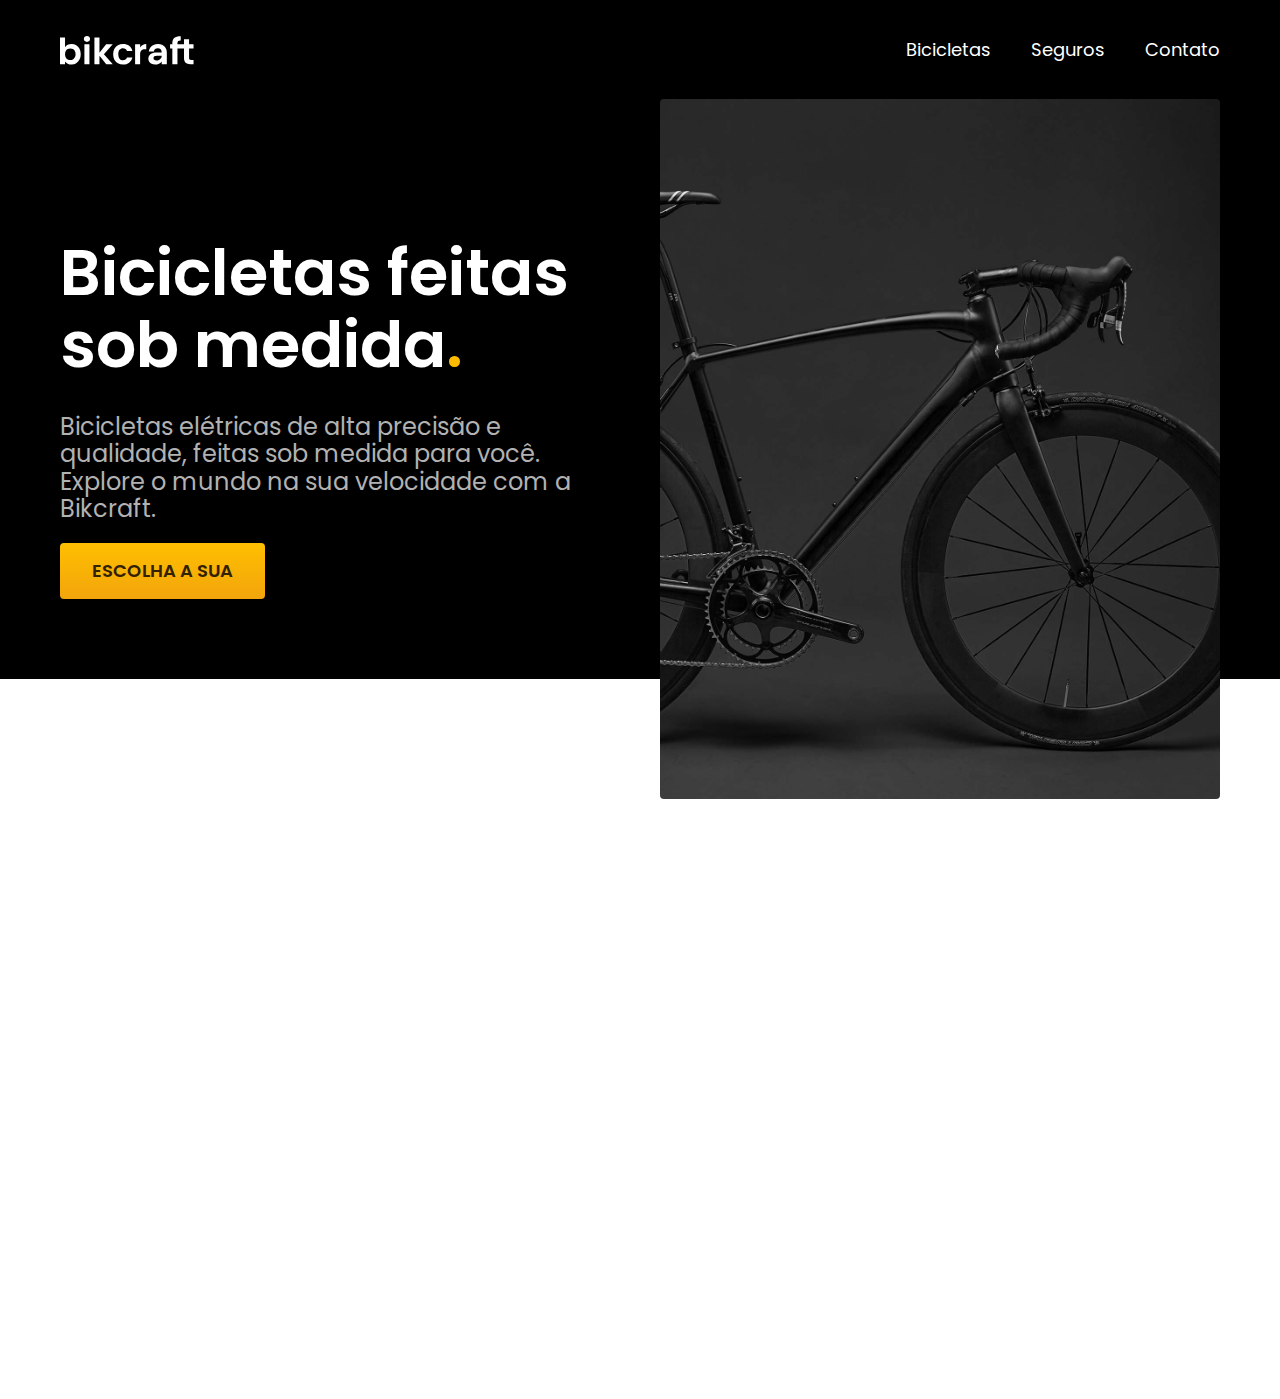
==== index.html @ 4d32698a "responsivo e css utilitario" ====
<!DOCTYPE html>
<html lang="pt-br">

<head>
  <meta charset="UTF-8">
  <link rel="preconnect" href="https://fonts.googleapis.com">
  <link rel="preconnect" href="https://fonts.gstatic.com" crossorigin>
  <link href="https://fonts.googleapis.com/css2?family=Poppins:wght@400;600&family=Roboto:wght@400;500&display=swap" rel="stylesheet">
  <meta name="viewport" content="width=device-width, initial-scale=1.0">
  <meta name="description" content="Bicicletas elétricas de alta precisão e qualidade, feitas sob medida para você. Explore o mundo na sua velocidade com a Bikcraft.">
  <link rel="stylesheet" href="./css/style.css">
  <title>Bikcraft - Bicicletas Elétricas</title>
</head>

<body>
  <header class="header-bg">
    <div class="header">
      <a href="./">
        <img src="./img/bikcraft.svg" alt="Bikcraft">
      </a>
      <nav aria-label="primaria">
        <ul class="header-menu">
          <li><a href="./bicicletas.html">Bicicletas</a></li>
          <li><a href="./seguros.html">Seguros</a></li>
          <li><a href="./contatos.html">Contato</a></li>
        </ul>
      </nav>
    </div>
  </header>

  <main class="introducao-bg">
    <div class="introducao">
      <div class="introducao-conteudo">
        <h1>Bicicletas feitas sob medida<span>.</span></h1>
        <p>Bicicletas elétricas de alta precisão e qualidade, feitas sob medida para você. Explore o mundo na sua velocidade com a Bikcraft.</p>
        <a class="botao" href="./bicicletas.html">Escolha a sua</a>
      </div>
      <div>
        <img src="./img/fotos/introducao.jpg" alt="Bicicletas elétrica preta">
      </div>
    </div>
  </main>
</body>

</html>
---- css/style.css ----
@import "./global/header.css";
@import "./global/global.css";

/* Utilidades */
@import "./utilidades/componentes.css";

/* Home */
@import "./home/introducao.css";
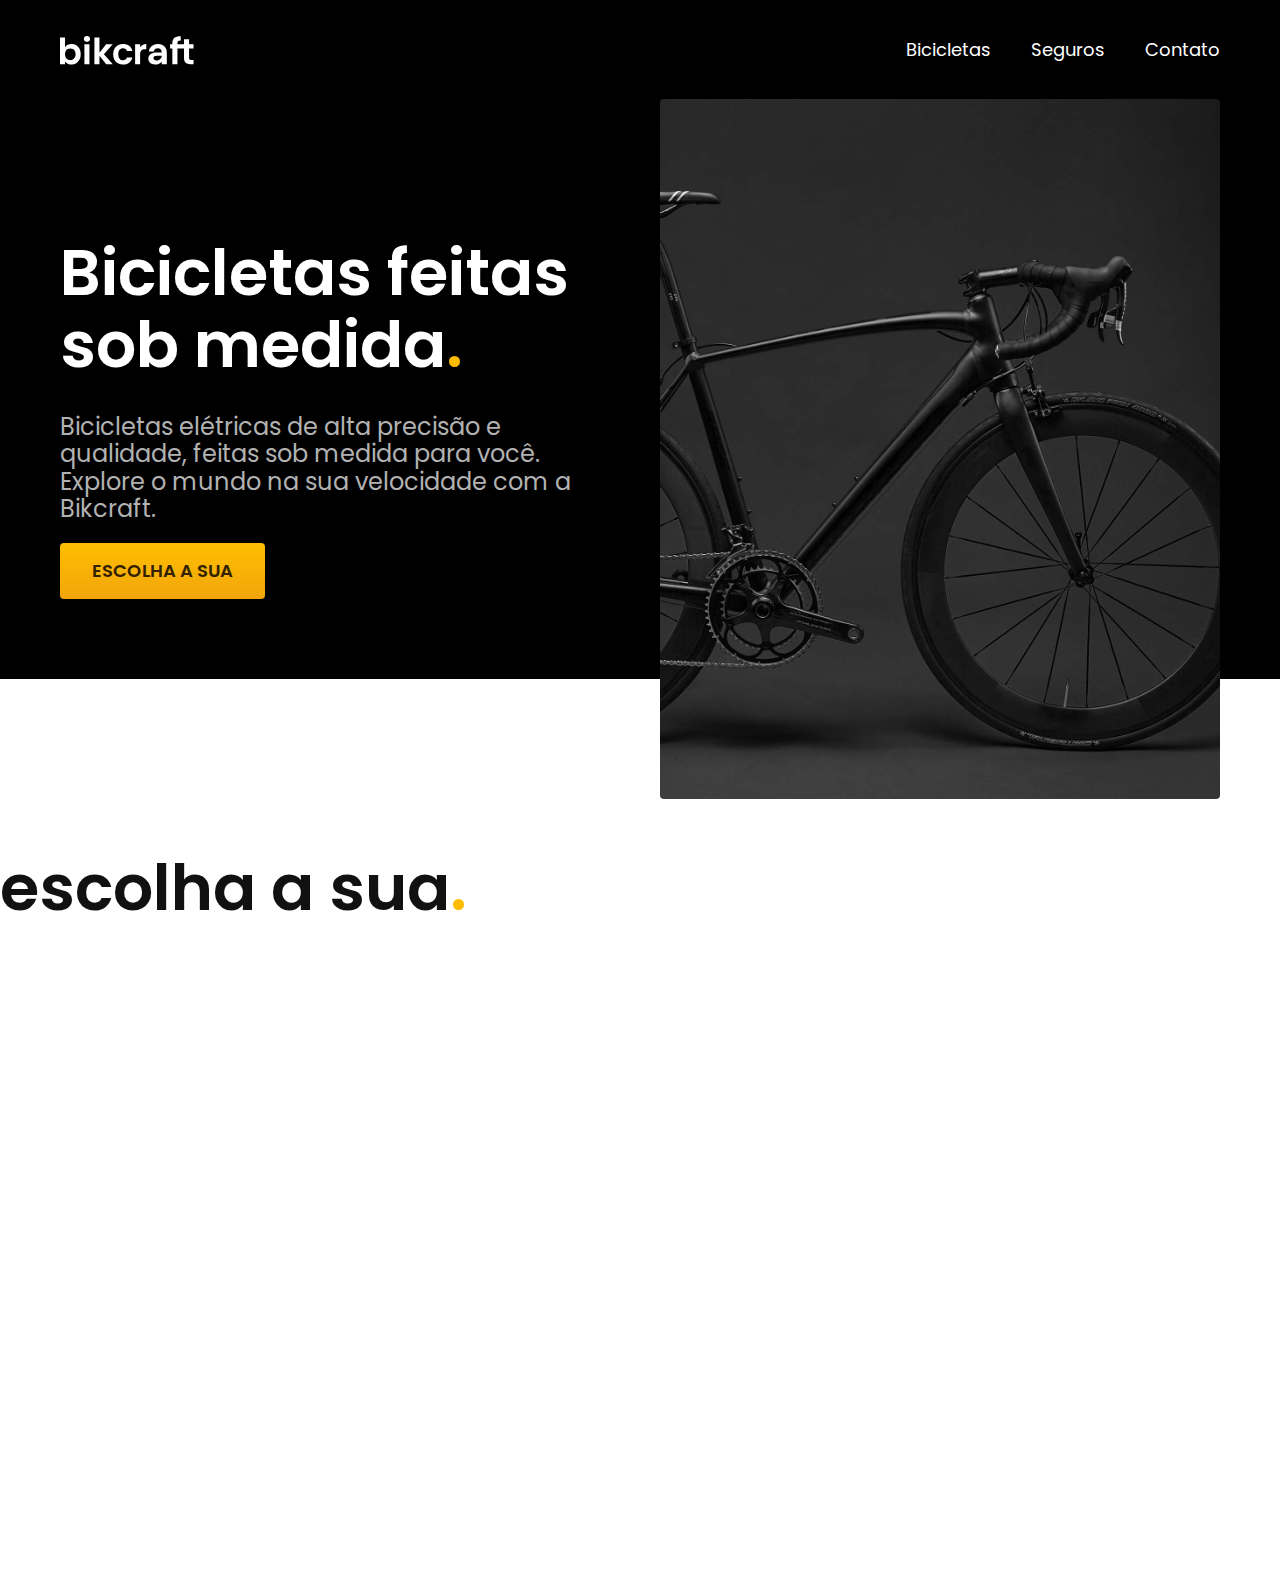
==== commit f7e6800c: "adicionado css utilitario cores.css" ====
--- a/index.html
+++ b/index.html
@@ -19,7 +19,7 @@
         <img src="./img/bikcraft.svg" alt="Bikcraft">
       </a>
       <nav aria-label="primaria">
-        <ul class="header-menu">
+        <ul class="header-menu cor-0">
           <li><a href="./bicicletas.html">Bicicletas</a></li>
           <li><a href="./seguros.html">Seguros</a></li>
           <li><a href="./contatos.html">Contato</a></li>
@@ -31,8 +31,8 @@
   <main class="introducao-bg">
     <div class="introducao">
       <div class="introducao-conteudo">
-        <h1>Bicicletas feitas sob medida<span>.</span></h1>
-        <p>Bicicletas elétricas de alta precisão e qualidade, feitas sob medida para você. Explore o mundo na sua velocidade com a Bikcraft.</p>
+        <h1 class="texto-grande cor-0">Bicicletas feitas sob medida<span class="cor-p1">.</span></h1>
+        <p class="texto-medio cor-5">Bicicletas elétricas de alta precisão e qualidade, feitas sob medida para você. Explore o mundo na sua velocidade com a Bikcraft.</p>
         <a class="botao" href="./bicicletas.html">Escolha a sua</a>
       </div>
       <div>
@@ -40,6 +40,8 @@
       </div>
     </div>
   </main>
+
+  <h2 class="texto-grande">escolha a sua<span class="cor-p1">.</span></h2>
 </body>
 
 </html>--- a/css/style.css
+++ b/css/style.css
@@ -1,5 +1,8 @@
+@import "./global/global.css";
+@import "./utilidades/tipografia.css";
+@import "./utilidades/cores.css";
+
 @import "./global/header.css";
-@import "./global/global.css";
 
 /* Utilidades */
 @import "./utilidades/componentes.css";
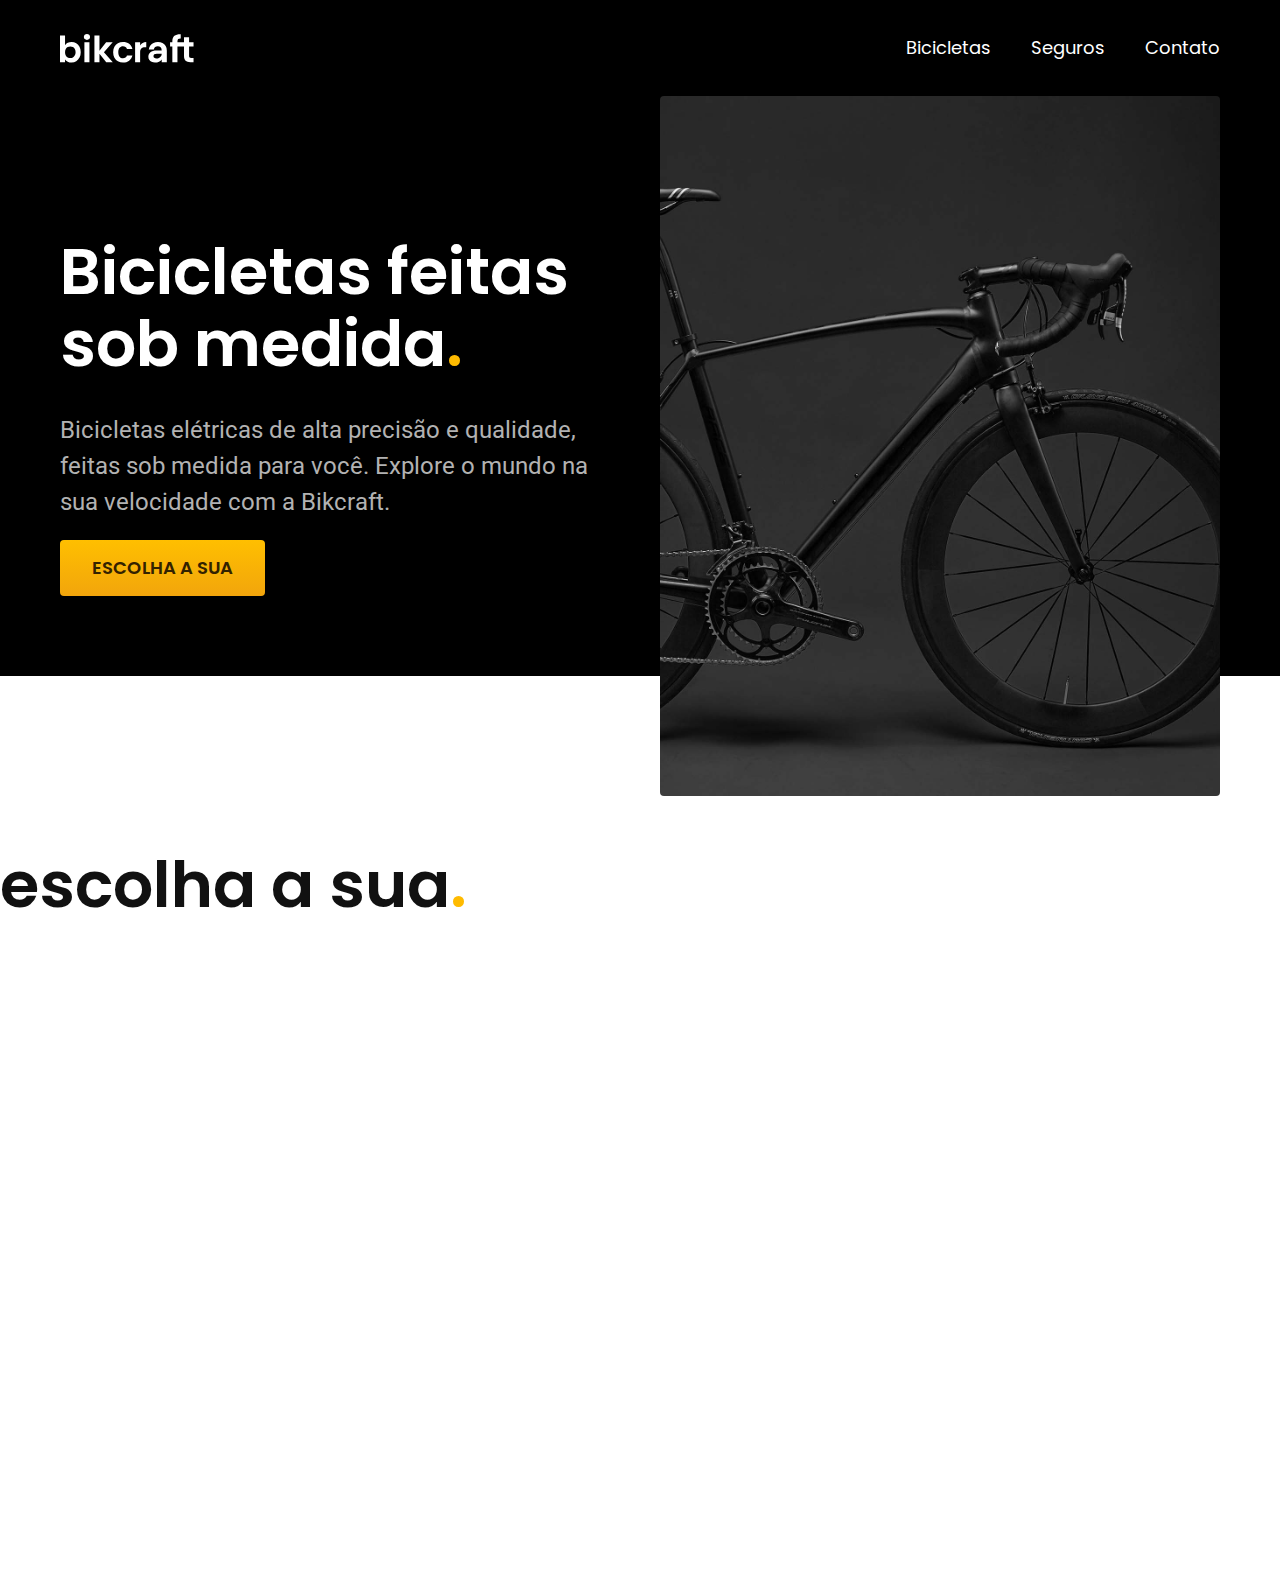
==== commit 6d18bf00: "adicionado tipografia utilitaria" ====
--- a/index.html
+++ b/index.html
@@ -19,7 +19,7 @@
         <img src="./img/bikcraft.svg" alt="Bikcraft">
       </a>
       <nav aria-label="primaria">
-        <ul class="header-menu cor-0">
+        <ul class="header-menu font-1-m cor-0">
           <li><a href="./bicicletas.html">Bicicletas</a></li>
           <li><a href="./seguros.html">Seguros</a></li>
           <li><a href="./contatos.html">Contato</a></li>
@@ -31,8 +31,8 @@
   <main class="introducao-bg">
     <div class="introducao">
       <div class="introducao-conteudo">
-        <h1 class="texto-grande cor-0">Bicicletas feitas sob medida<span class="cor-p1">.</span></h1>
-        <p class="texto-medio cor-5">Bicicletas elétricas de alta precisão e qualidade, feitas sob medida para você. Explore o mundo na sua velocidade com a Bikcraft.</p>
+        <h1 class="font-1-xxl cor-0">Bicicletas feitas sob medida<span class="cor-p1">.</span></h1>
+        <p class="font-2-l cor-5">Bicicletas elétricas de alta precisão e qualidade, feitas sob medida para você. Explore o mundo na sua velocidade com a Bikcraft.</p>
         <a class="botao" href="./bicicletas.html">Escolha a sua</a>
       </div>
       <div>
@@ -41,7 +41,7 @@
     </div>
   </main>
 
-  <h2 class="texto-grande">escolha a sua<span class="cor-p1">.</span></h2>
+  <h2 class="font-1-xxl">escolha a sua<span class="cor-p1">.</span></h2>
 </body>
 
 </html>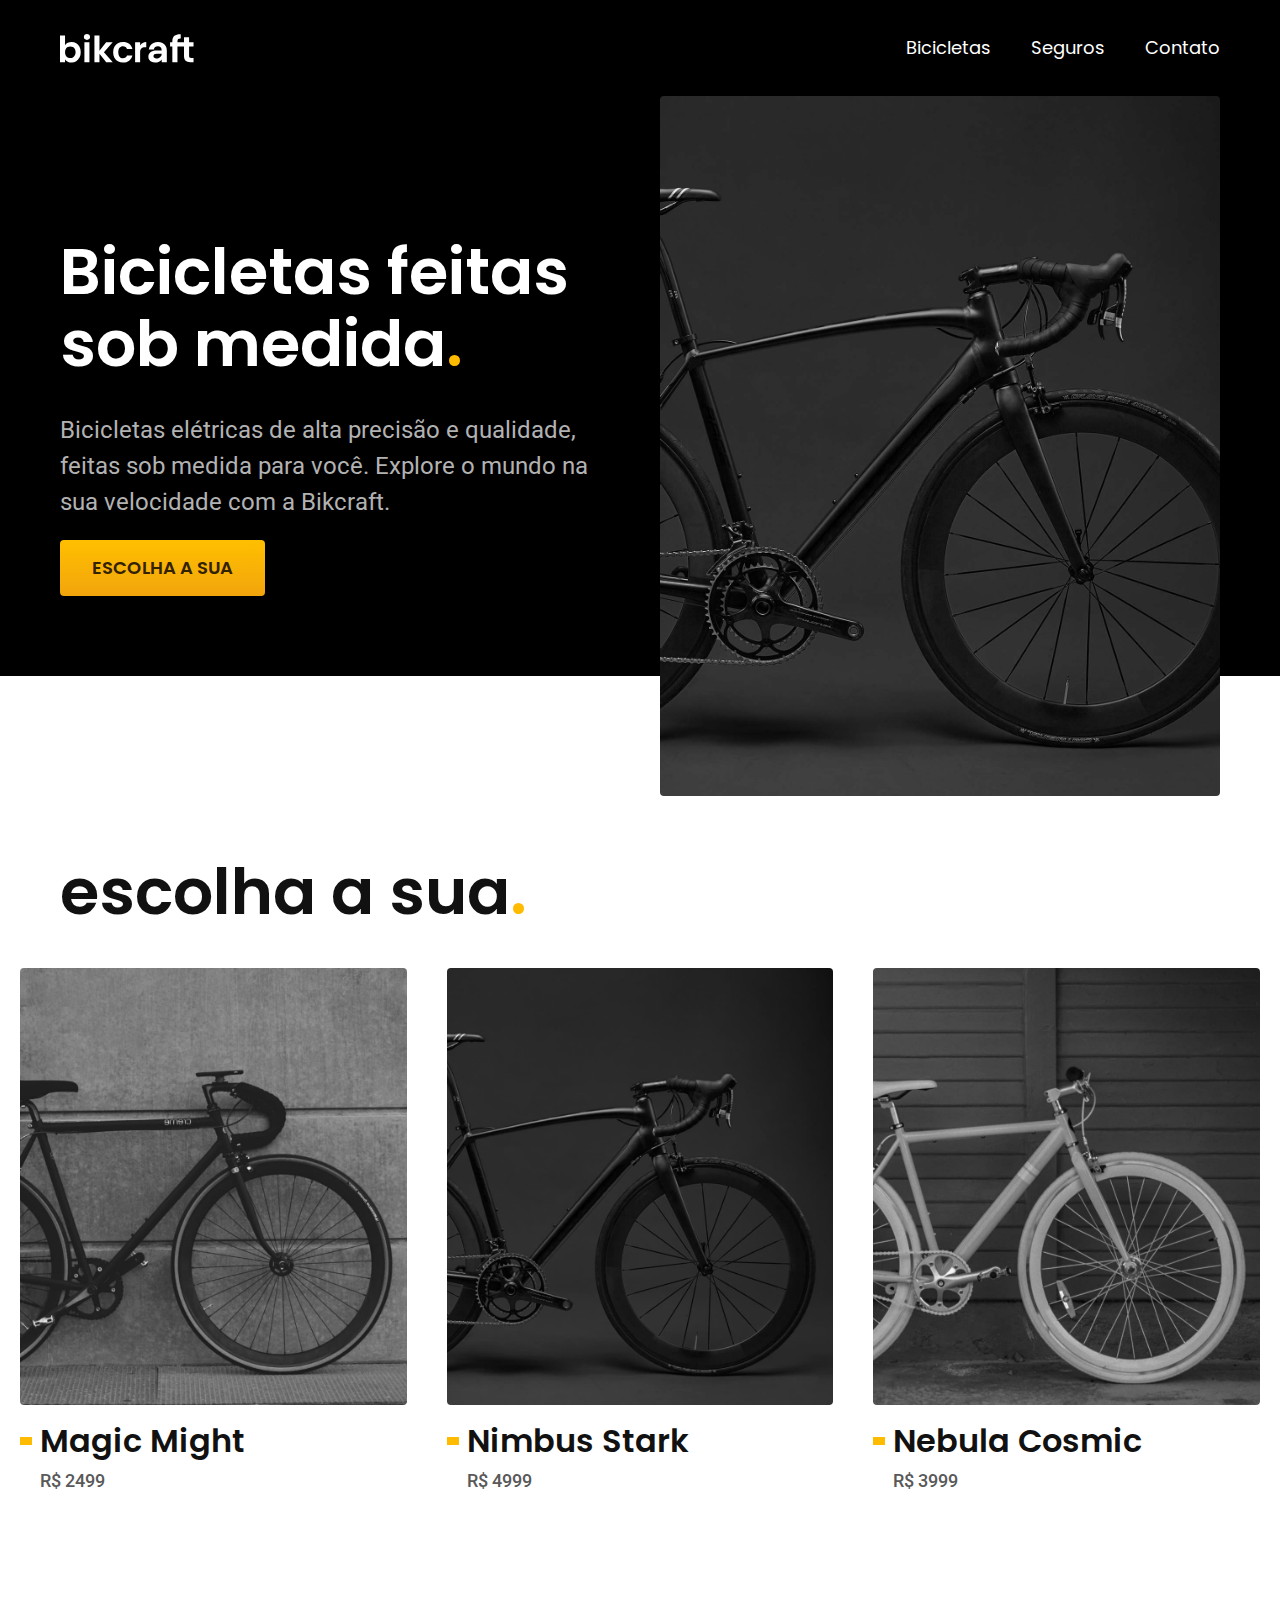
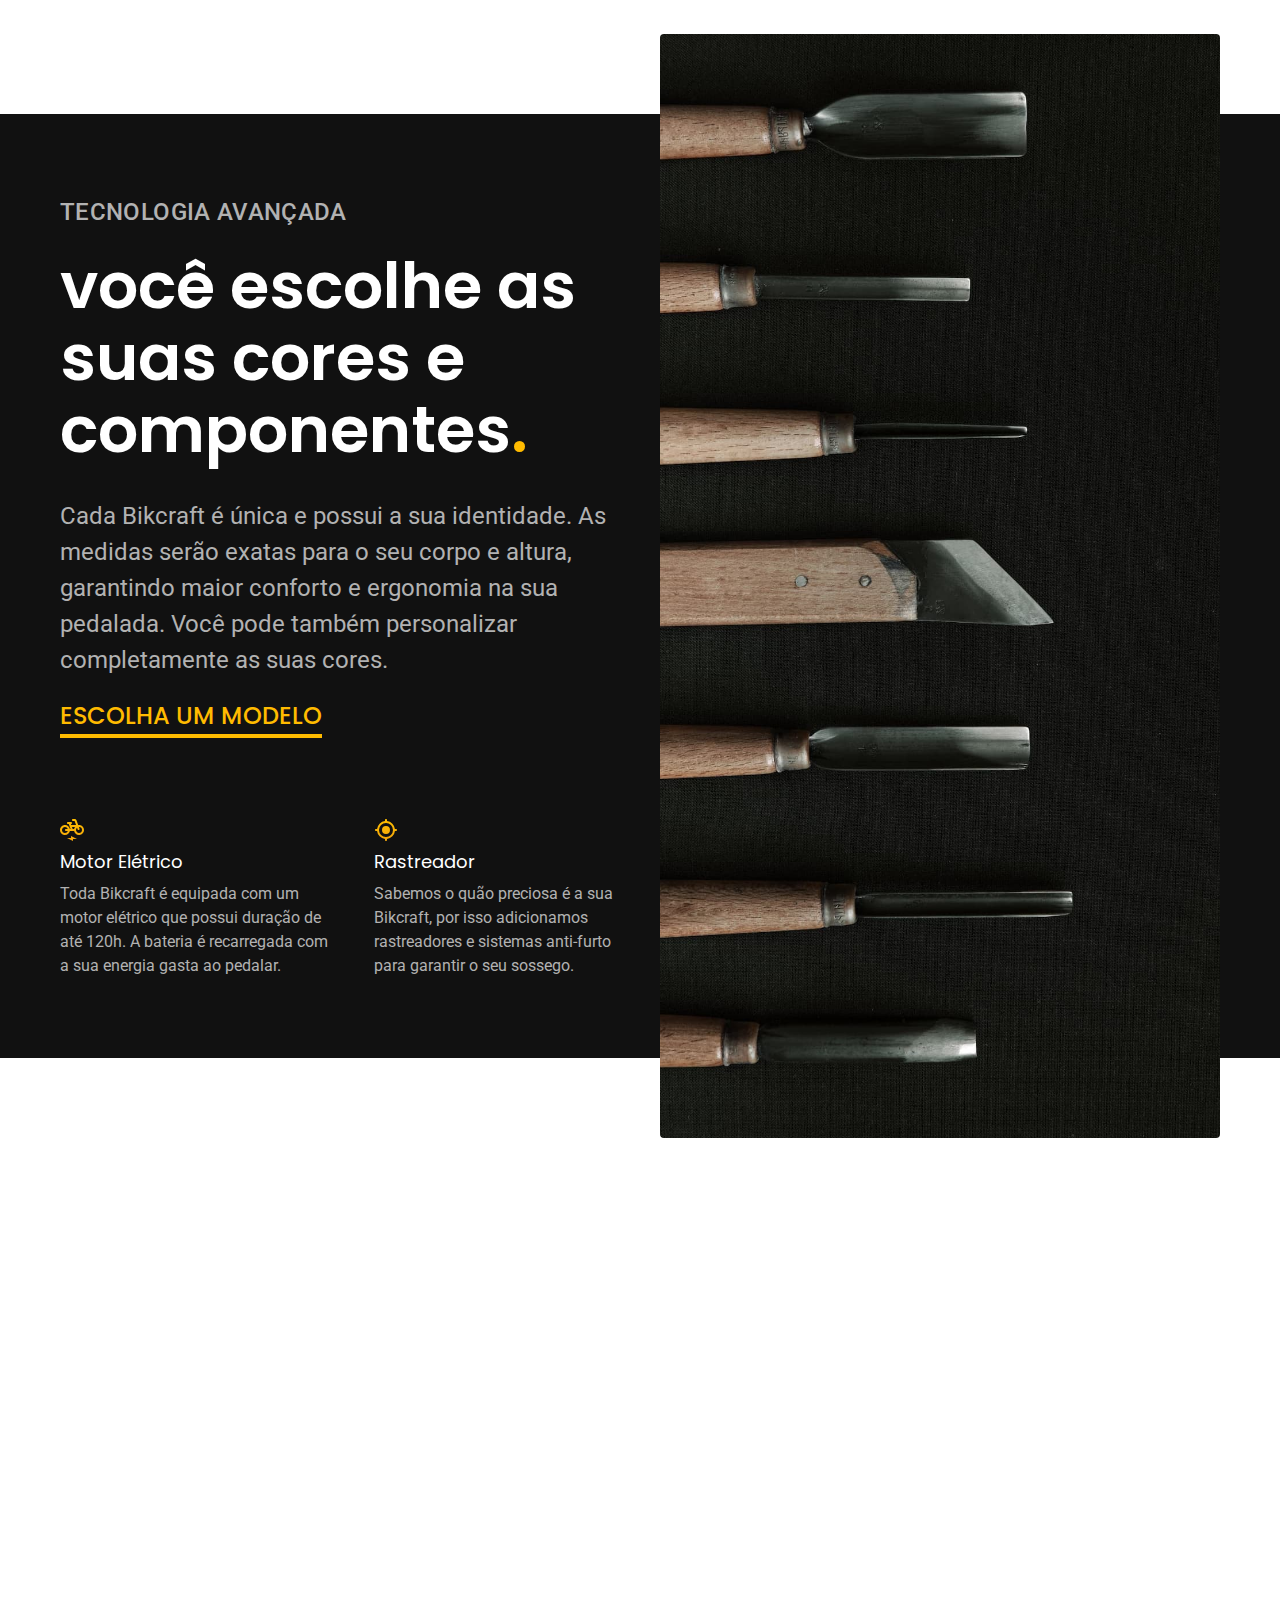
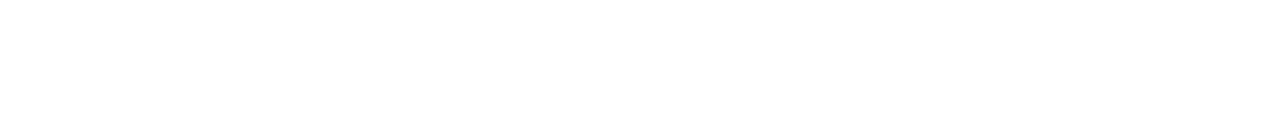
==== commit 764c79dc: "Adicionado a parte tecnologia" ====
--- a/index.html
+++ b/index.html
@@ -14,7 +14,7 @@
 
 <body>
   <header class="header-bg">
-    <div class="header">
+    <div class="header container">
       <a href="./">
         <img src="./img/bikcraft.svg" alt="Bikcraft">
       </a>
@@ -29,7 +29,7 @@
   </header>
 
   <main class="introducao-bg">
-    <div class="introducao">
+    <div class="introducao container">
       <div class="introducao-conteudo">
         <h1 class="font-1-xxl cor-0">Bicicletas feitas sob medida<span class="cor-p1">.</span></h1>
         <p class="font-2-l cor-5">Bicicletas elétricas de alta precisão e qualidade, feitas sob medida para você. Explore o mundo na sua velocidade com a Bikcraft.</p>
@@ -41,7 +41,60 @@
     </div>
   </main>
 
-  <h2 class="font-1-xxl">escolha a sua<span class="cor-p1">.</span></h2>
+  <article class="bicicletas-lista">
+    <h2 class=" container font-1-xxl">escolha a sua<span class="cor-p1">.</span></h2>
+
+    <ul>
+      <li>
+        <a href="./bicicletas/magic.html">
+          <img src="./img/bicicletas/magic-home.jpg" alt="bicicleta preta">
+          <h3 class="font-1-xl">Magic Might</h3>
+          <span class="font-2-m cor-8">R$ 2499</span>
+        </a>
+      </li>
+      <li>
+        <a href="./bicicletas/nimbus.html">
+          <img src="./img/bicicletas/nimbus-home.jpg" alt="bicicleta preta">
+          <h3 class="font-1-xl">Nimbus Stark</h3>
+          <span class="font-2-m cor-8">R$ 4999</span>
+        </a>
+      </li>
+      <li>
+        <a href="./bicicletas/nebula.html">
+          <img src="./img/bicicletas/nebula-home.jpg" alt="bicicleta preta">
+          <h3 class="font-1-xl">Nebula Cosmic</h3>
+          <span class="font-2-m cor-8">R$ 3999</span>
+        </a>
+      </li>
+    </ul>
+  </article>
+
+  <article class="tecnologia-bg">
+    <div class="tecnologia container">
+      <div class="tecnologia-conteudo">
+        <span class="font-2-l-b cor-5">Tecnologia Avançada</span>
+        <h2 class="font-1-xxl cor-0">você escolhe as suas cores e componentes<span class="cor-p1">.</span></h2>
+        <p class="font-2-l cor-5">Cada Bikcraft é única e possui a sua identidade. As medidas serão exatas para o seu corpo e altura, garantindo maior conforto e ergonomia na sua pedalada. Você pode também personalizar completamente as suas cores.</p>
+        <a class="link" href="./bicicletas.html">Escolha um modelo</a>
+        <div class="tecnologia-vantagens">
+          <div>
+            <img src="./img/icones/eletrica.svg" alt="">
+            <h3 class="font-1-m cor-0">Motor Elétrico</h3>
+            <p class="font-2-s cor-5">Toda Bikcraft é equipada com um motor elétrico que possui duração de até 120h. A bateria é recarregada com a sua energia gasta ao pedalar.</p>
+          </div>
+          <div>
+            <img src="./img/icones/rastreador.svg" alt="">
+            <h3 class="font-1-m cor-0">Rastreador</h3>
+            <p class="font-2-s cor-5">Sabemos o quão preciosa é a sua Bikcraft, por isso adicionamos rastreadores e sistemas anti-furto para garantir o seu sossego.</p>
+          </div>
+        </div>
+      </div>
+      <div class="tecnologia-imagem">
+        <img src="./img/fotos/tecnologia.jpg" alt="">
+      </div>
+    </div>
+  </article>
+
 </body>
 
 </html>--- a/css/style.css
+++ b/css/style.css
@@ -9,3 +9,7 @@
 
 /* Home */
 @import "./home/introducao.css";
+@import "./home/tecnologia.css";
+
+/* Bicicletas */
+@import "./bicicletas/bicicletas-listas.css";
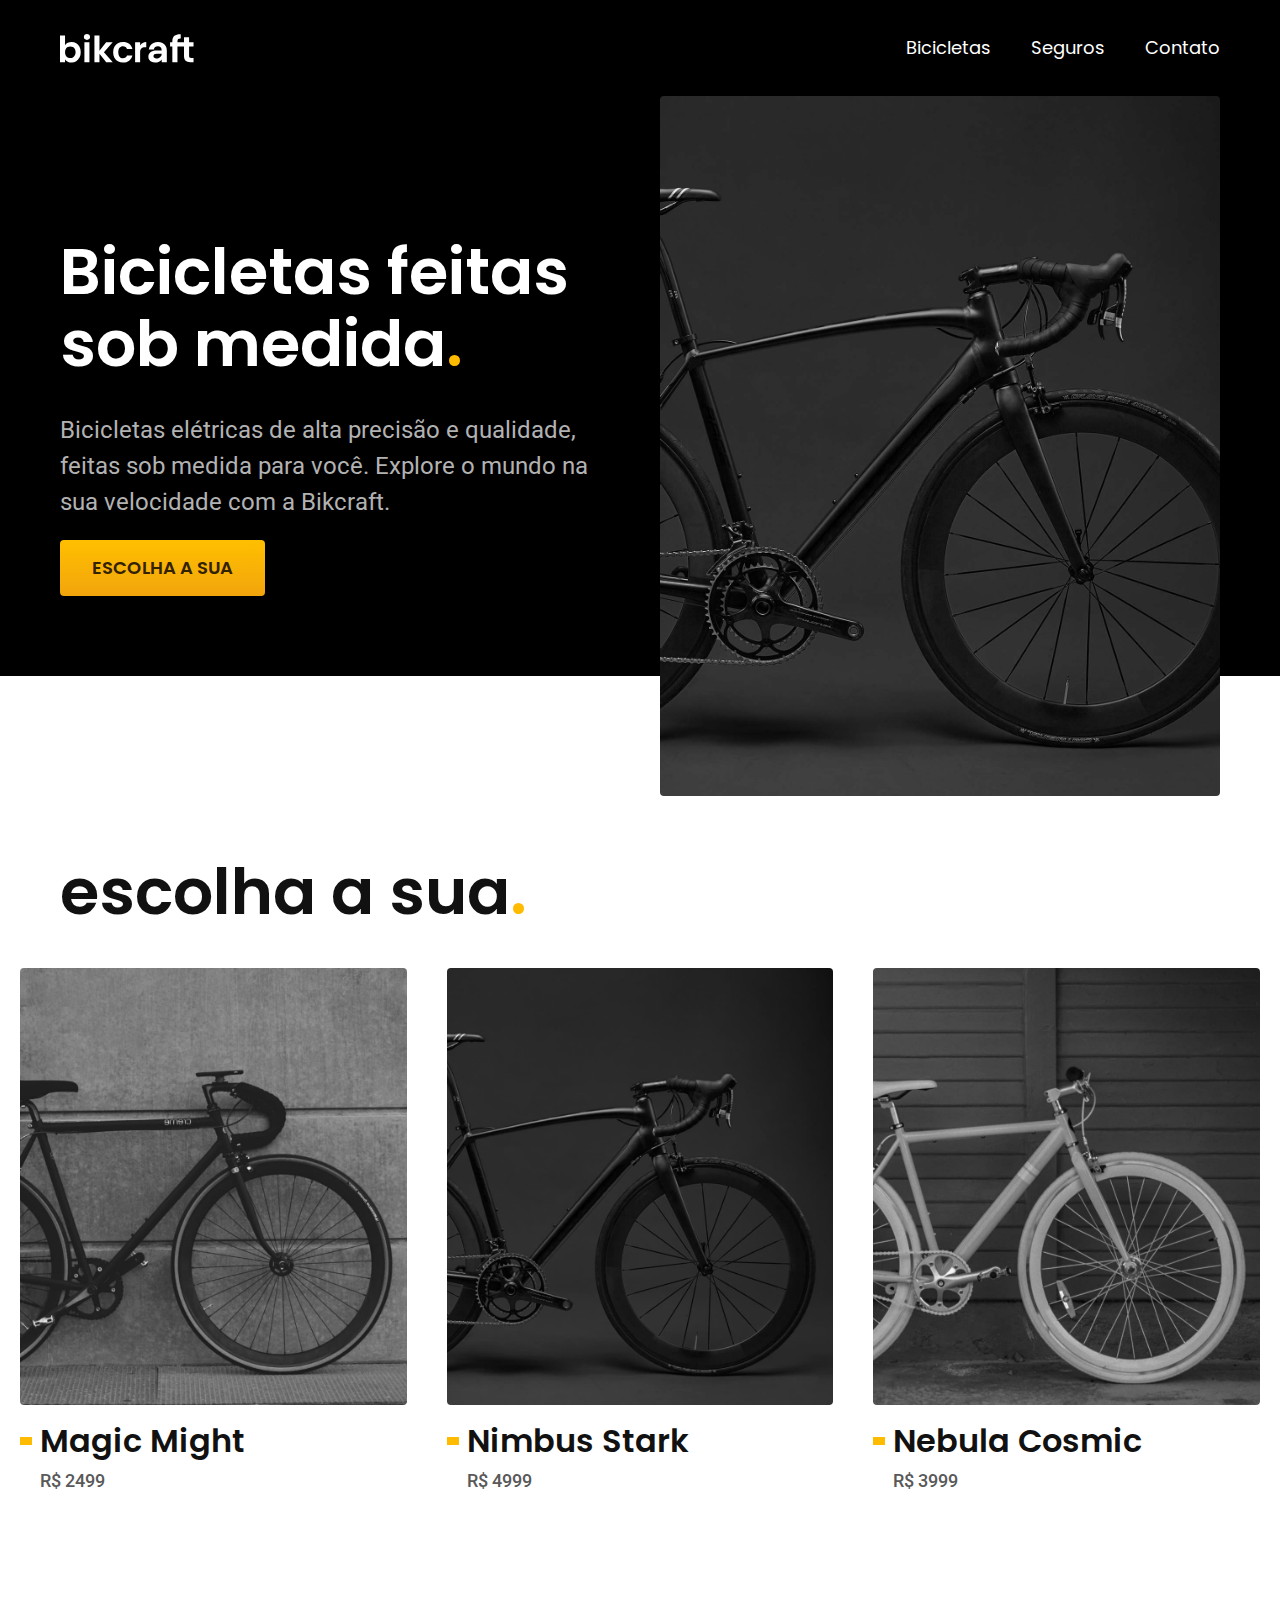
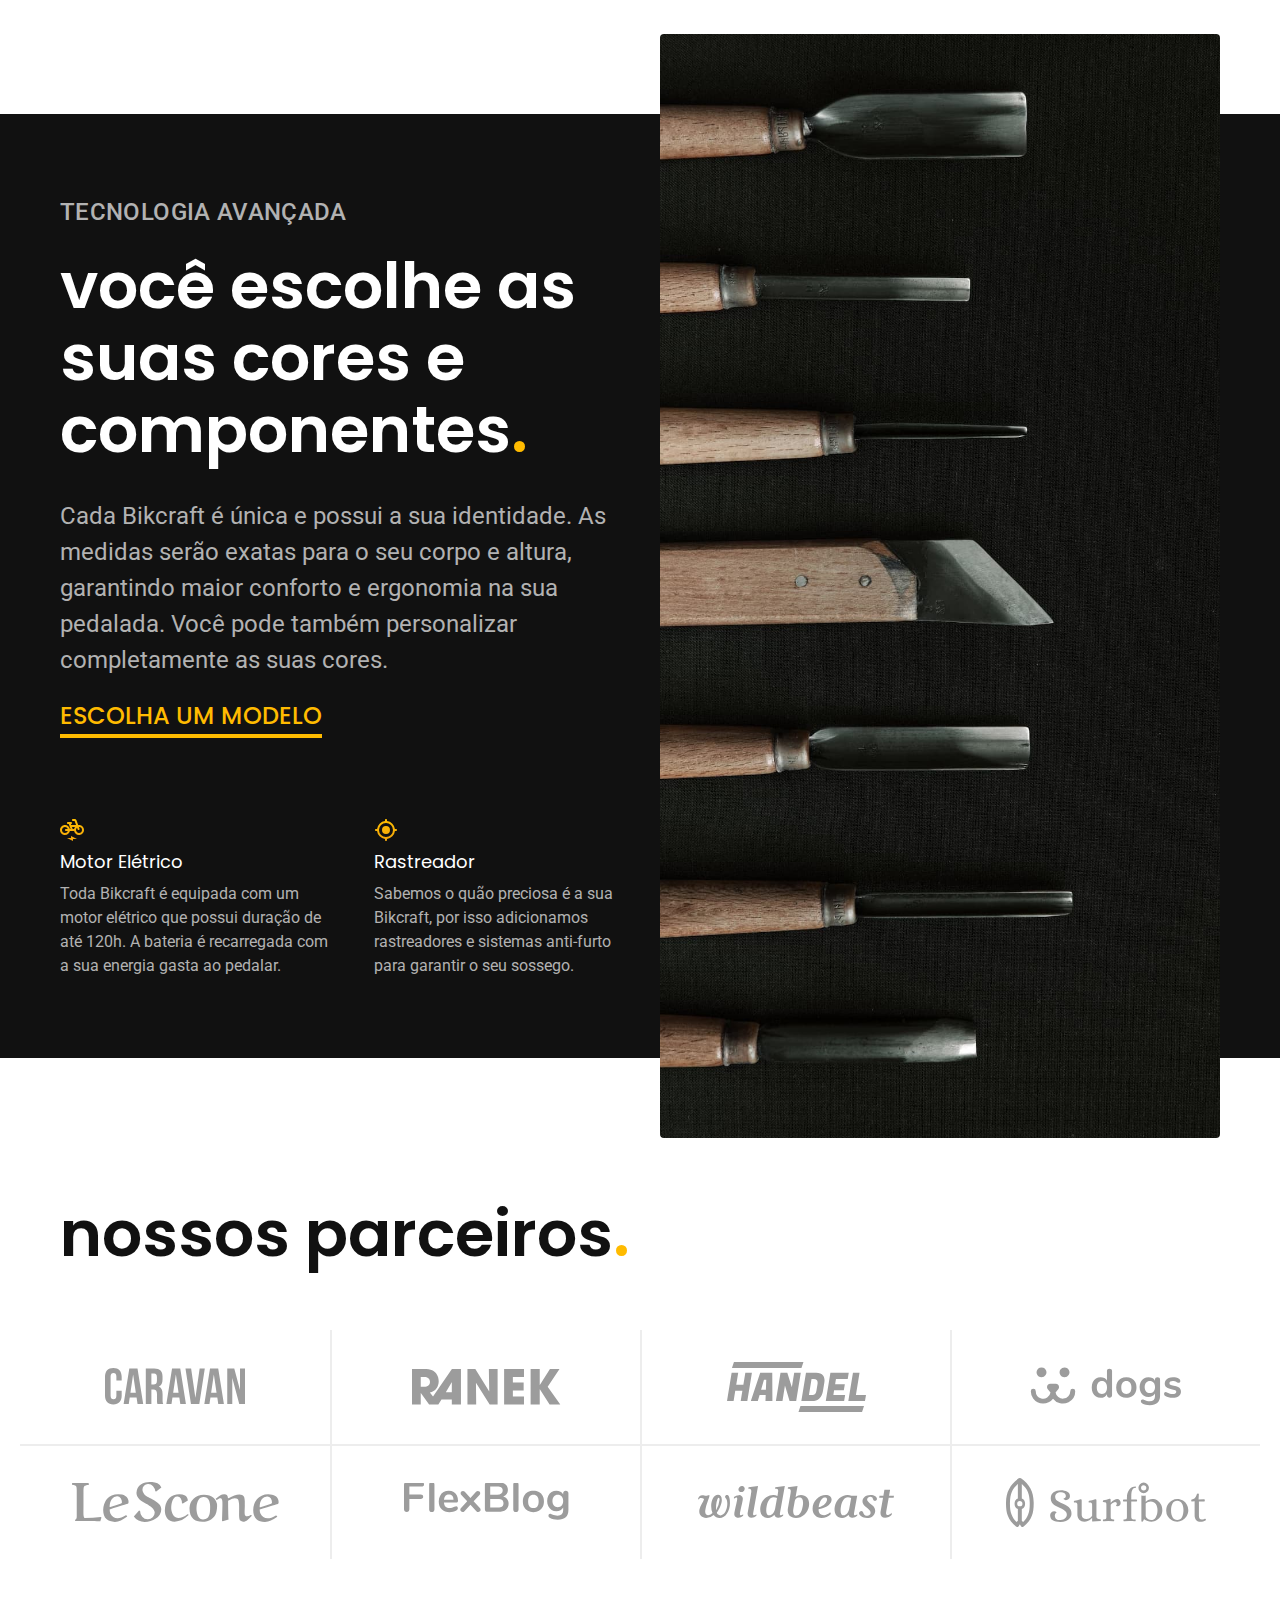
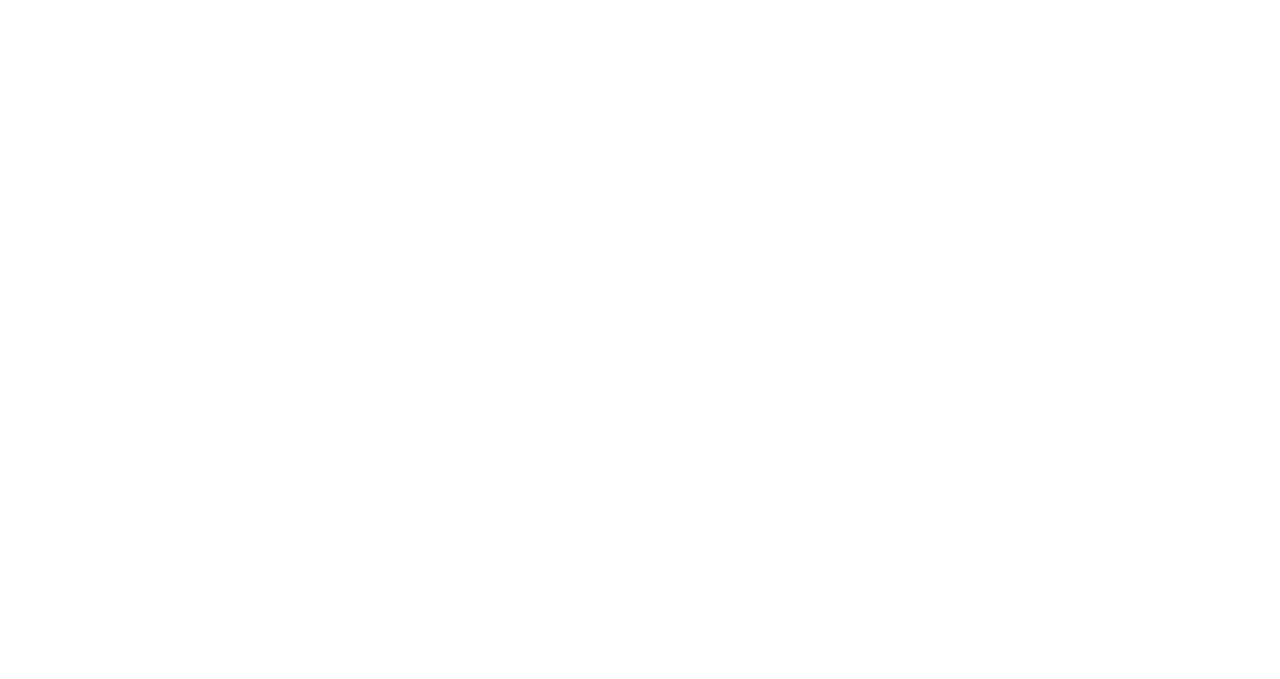
==== commit 732cd693: "adicionado parceiros" ====
--- a/index.html
+++ b/index.html
@@ -43,7 +43,6 @@
 
   <article class="bicicletas-lista">
     <h2 class=" container font-1-xxl">escolha a sua<span class="cor-p1">.</span></h2>
-
     <ul>
       <li>
         <a href="./bicicletas/magic.html">
@@ -95,6 +94,20 @@
     </div>
   </article>
 
+  <section class="parceiros" aria-label="Nossos Parceiros">
+    <h2 class=" container font-1-xxl">nossos parceiros<span class="cor-p1">.</span></h2>
+    <ul>
+      <li><img src="./img/parceiros/caravan.svg" alt="caravan"></li>
+      <li><img src="./img/parceiros/ranek.svg" alt="ranek"></li>
+      <li><img src="./img/parceiros/handel.svg" alt="handel"></li>
+      <li><img src="./img/parceiros/dogs.svg" alt="dogs"></li>
+      <li><img src="./img/parceiros/lescone.svg" alt="lescone"></li>
+      <li><img src="./img/parceiros/flexblog.svg" alt="flexblog"></li>
+      <li><img src="./img/parceiros/wildbeast.svg" alt="wildbeast"></li>
+      <li><img src="./img/parceiros/surfbot.svg" alt="surfbot"></li>
+    </ul>
+  </section>
+
 </body>
 
 </html>--- a/css/style.css
+++ b/css/style.css
@@ -10,6 +10,7 @@
 /* Home */
 @import "./home/introducao.css";
 @import "./home/tecnologia.css";
+@import "./home/parceiros.css";
 
 /* Bicicletas */
 @import "./bicicletas/bicicletas-listas.css";
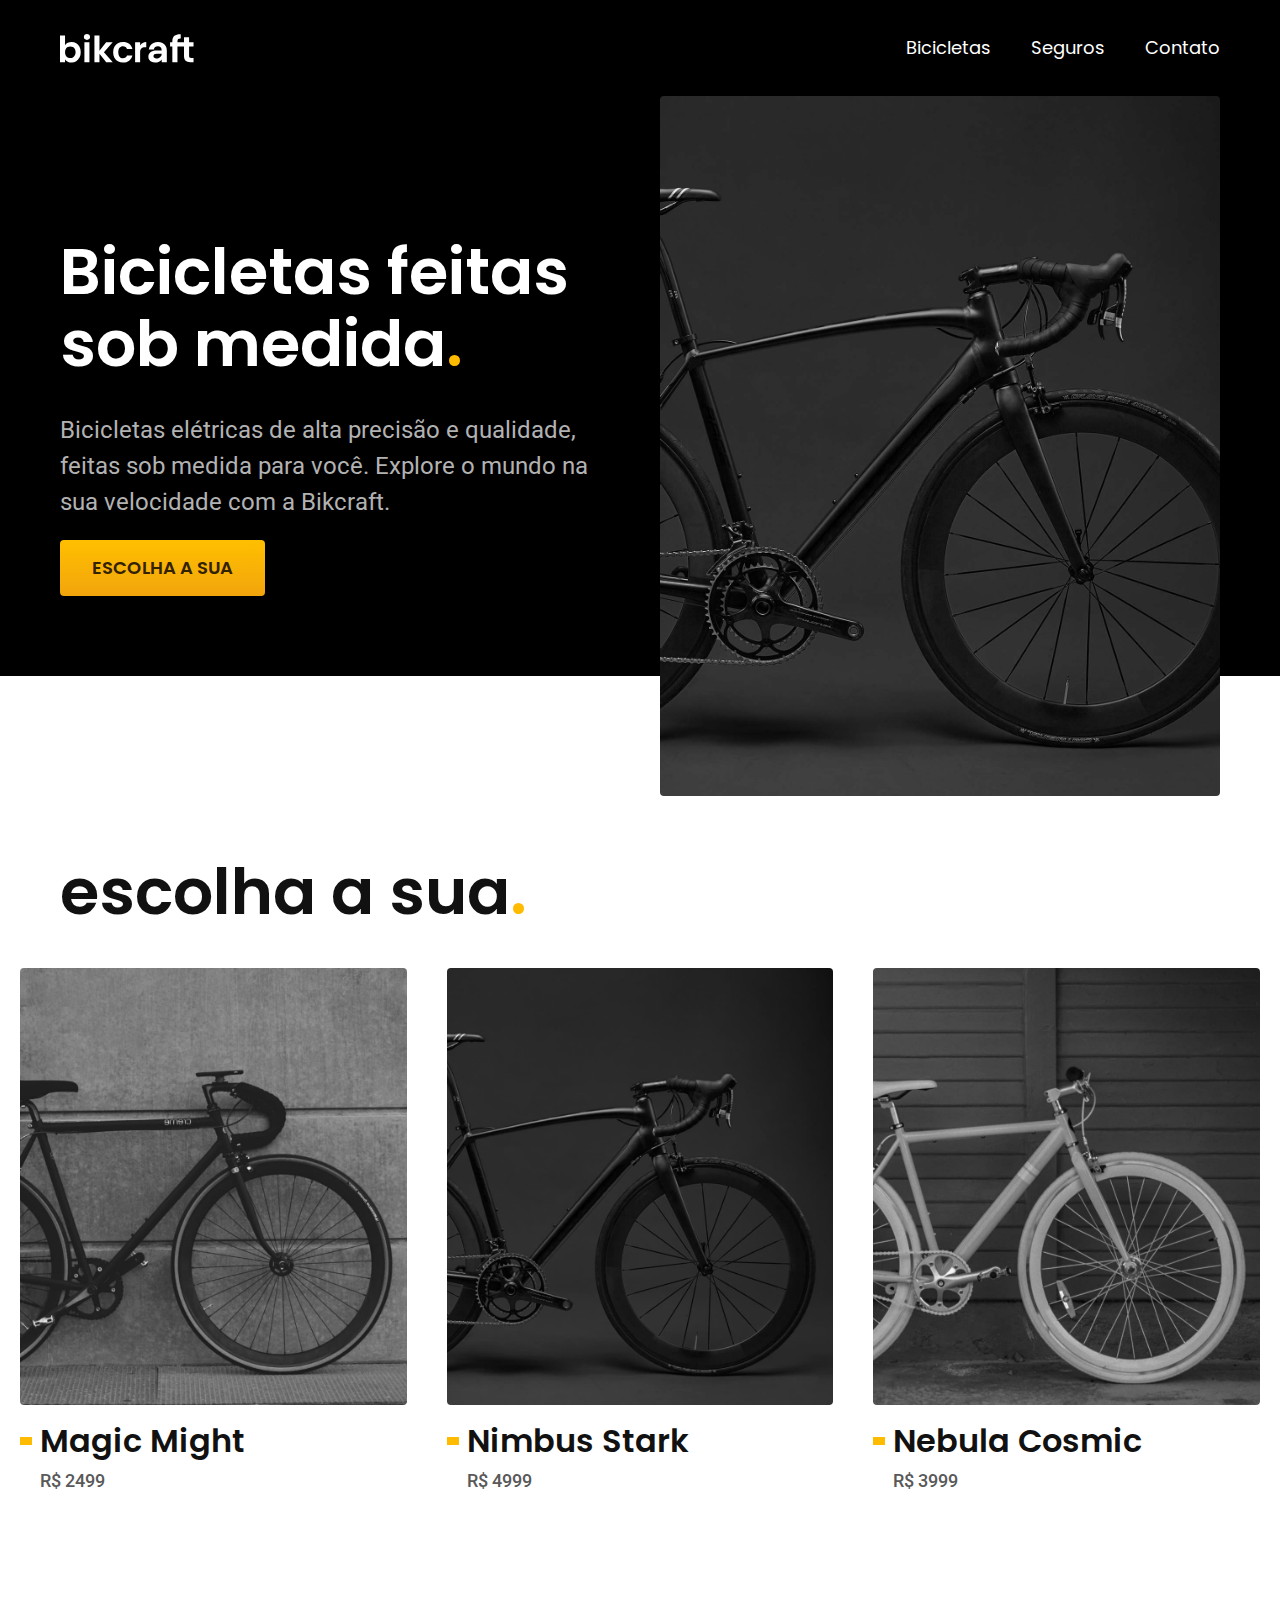
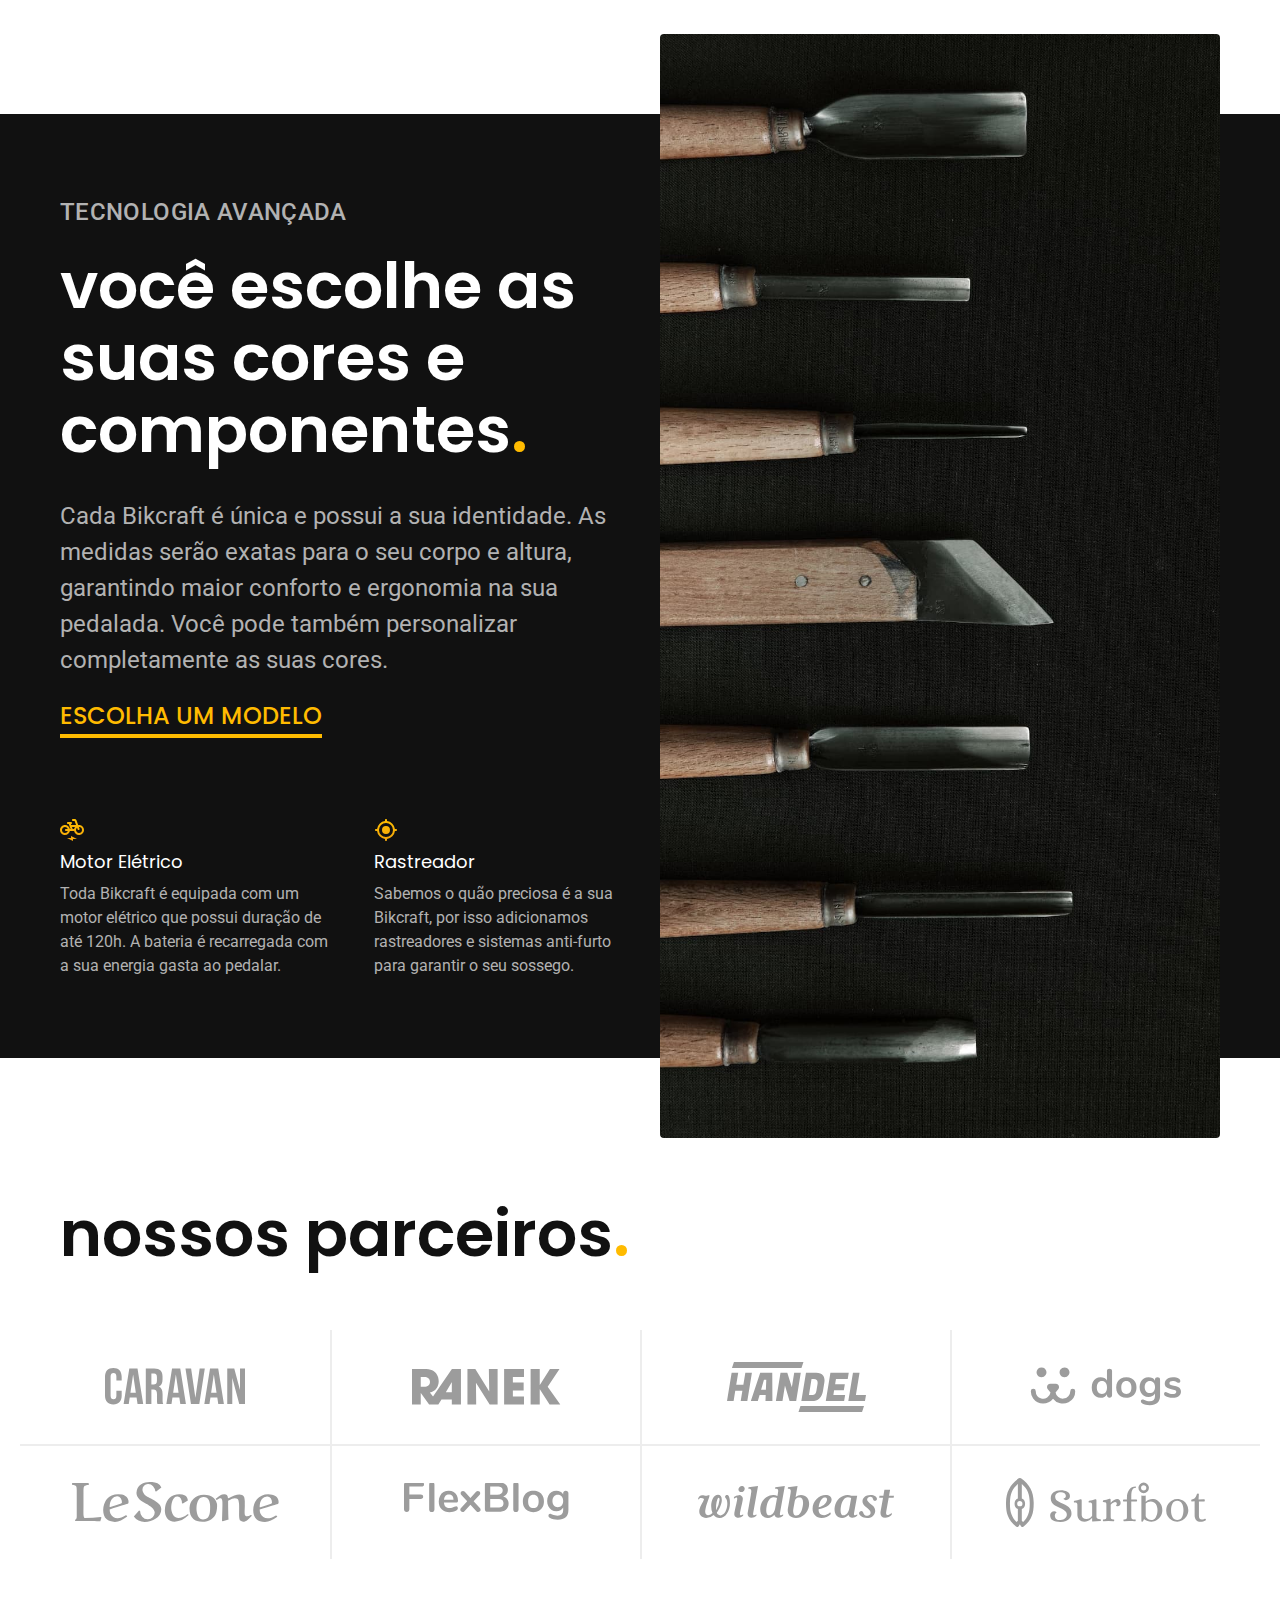
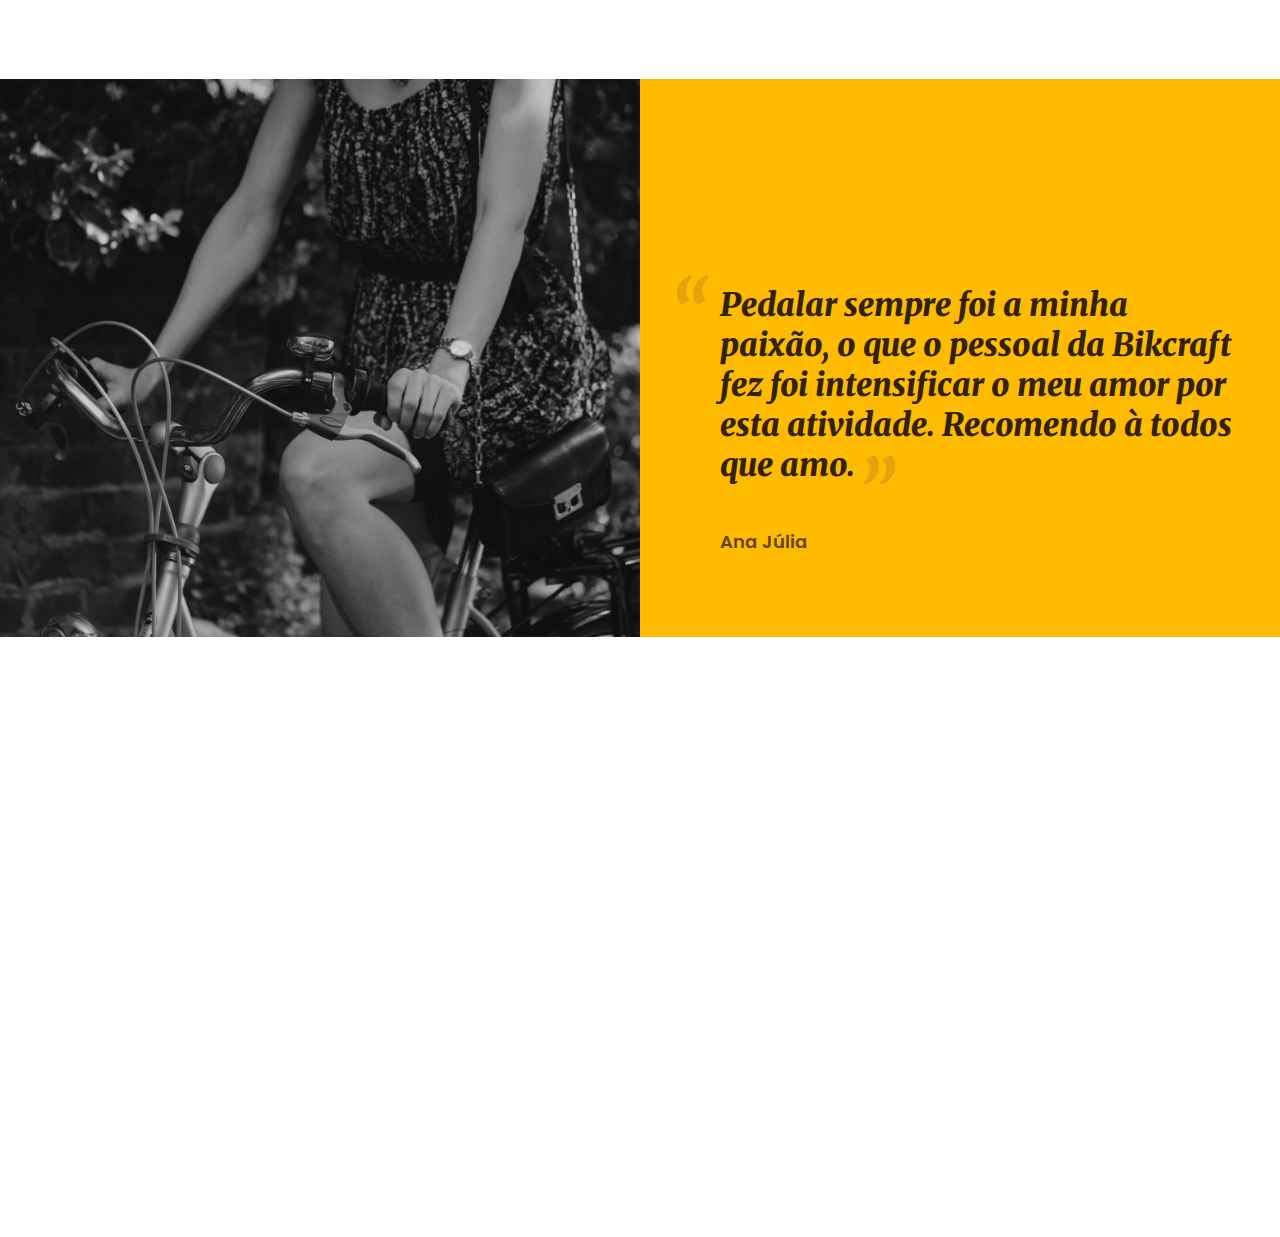
==== commit 2509ba6c: "adicionado depoimento" ====
--- a/index.html
+++ b/index.html
@@ -5,7 +5,7 @@
   <meta charset="UTF-8">
   <link rel="preconnect" href="https://fonts.googleapis.com">
   <link rel="preconnect" href="https://fonts.gstatic.com" crossorigin>
-  <link href="https://fonts.googleapis.com/css2?family=Poppins:wght@400;600&family=Roboto:wght@400;500&display=swap" rel="stylesheet">
+  <link href="https://fonts.googleapis.com/css2?family=Merriweather:ital,wght@1,900&family=Poppins:wght@400;600&family=Roboto:wght@400;500&display=swap" rel="stylesheet">
   <meta name="viewport" content="width=device-width, initial-scale=1.0">
   <meta name="description" content="Bicicletas elétricas de alta precisão e qualidade, feitas sob medida para você. Explore o mundo na sua velocidade com a Bikcraft.">
   <link rel="stylesheet" href="./css/style.css">
@@ -108,6 +108,18 @@
     </ul>
   </section>
 
+  <section class="depoimento" aria-label="Depoimento">
+    <div>
+      <img src="./img/fotos/depoimento.jpg" alt="Pessoa pedalando uma bicicleta Bikcraft">
+    </div>
+    <div class="depoimento-conteudo">
+      <blockquote class="font-1-xl cor-p5">
+        <p>Pedalar sempre foi a minha paixão, o que o pessoal da Bikcraft fez foi intensificar o meu amor por esta atividade. Recomendo à todos que amo.</p>
+        <span class="font-1-m-b cor-p4">Ana Júlia</span>
+      </blockquote>
+    </div>
+  </section>
+
 </body>
 
 </html>--- a/css/style.css
+++ b/css/style.css
@@ -11,6 +11,7 @@
 @import "./home/introducao.css";
 @import "./home/tecnologia.css";
 @import "./home/parceiros.css";
+@import "./home/depoimento.css";
 
 /* Bicicletas */
 @import "./bicicletas/bicicletas-listas.css";
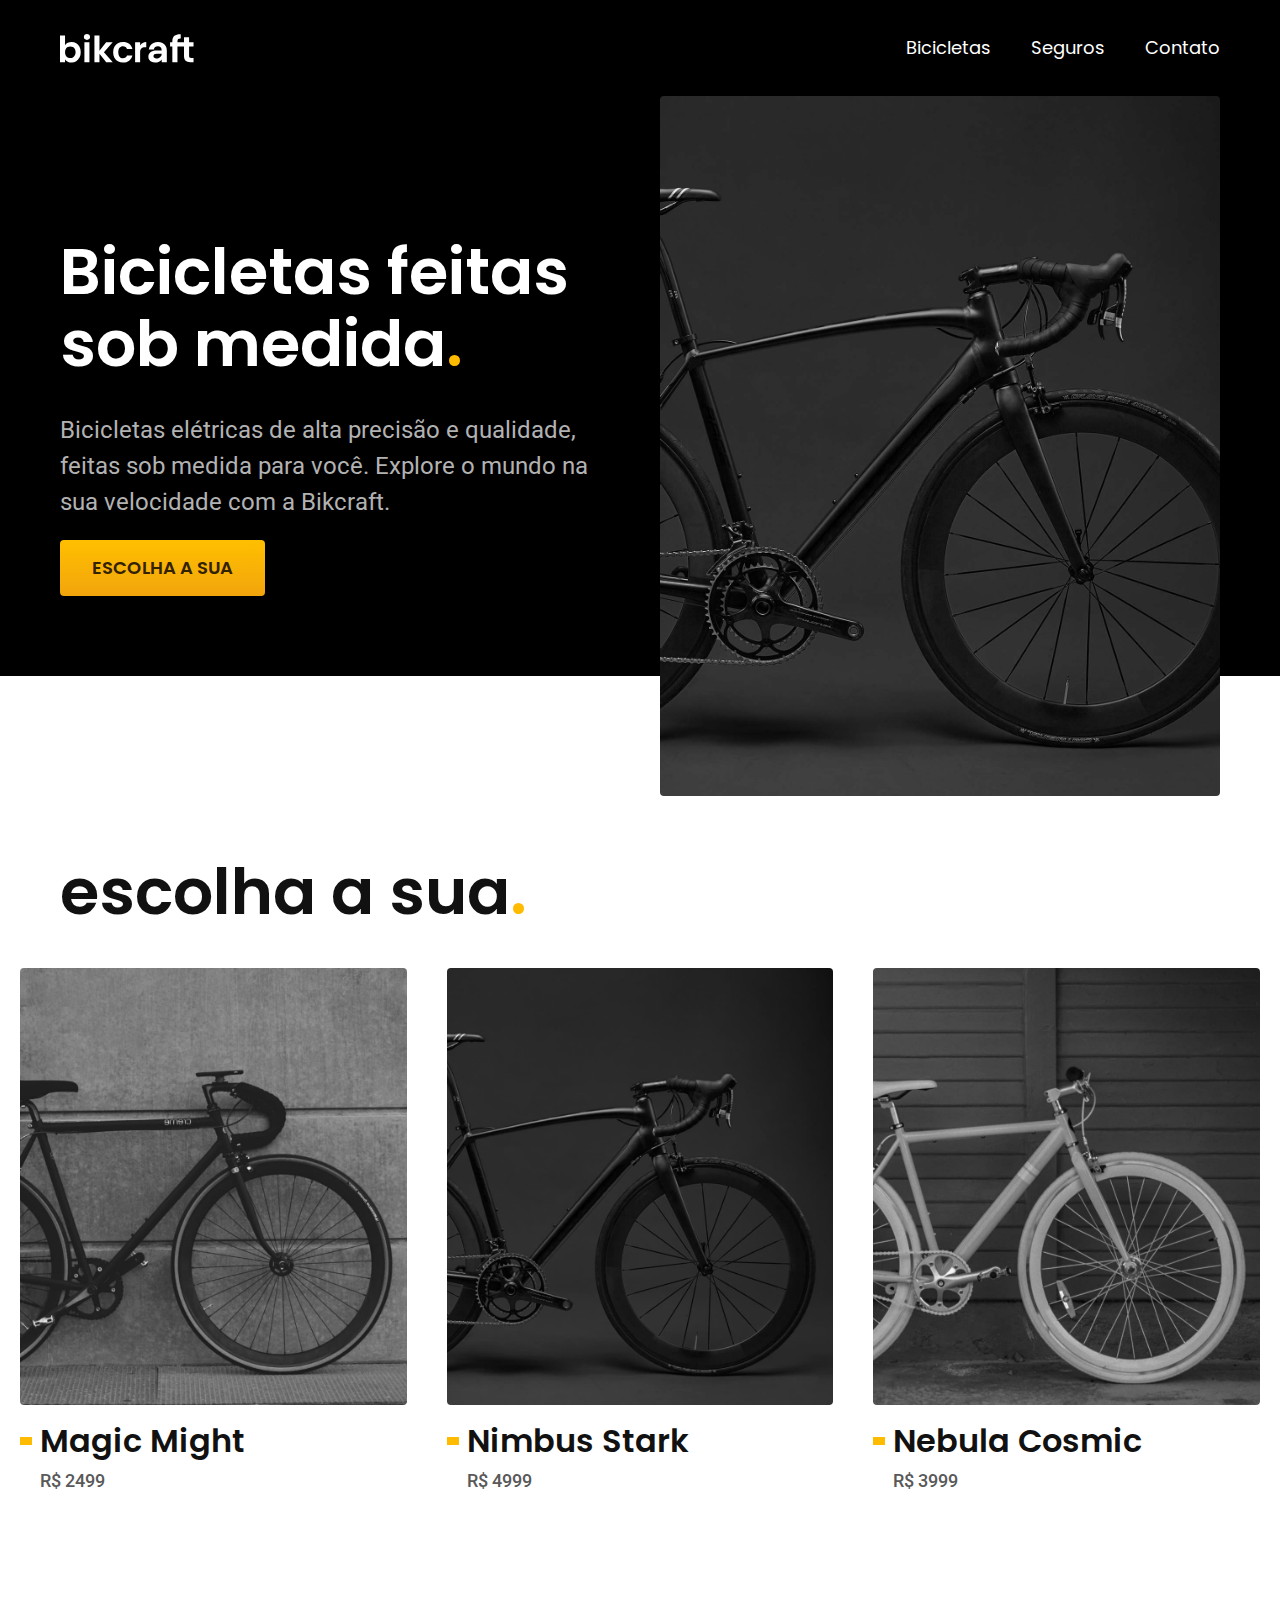
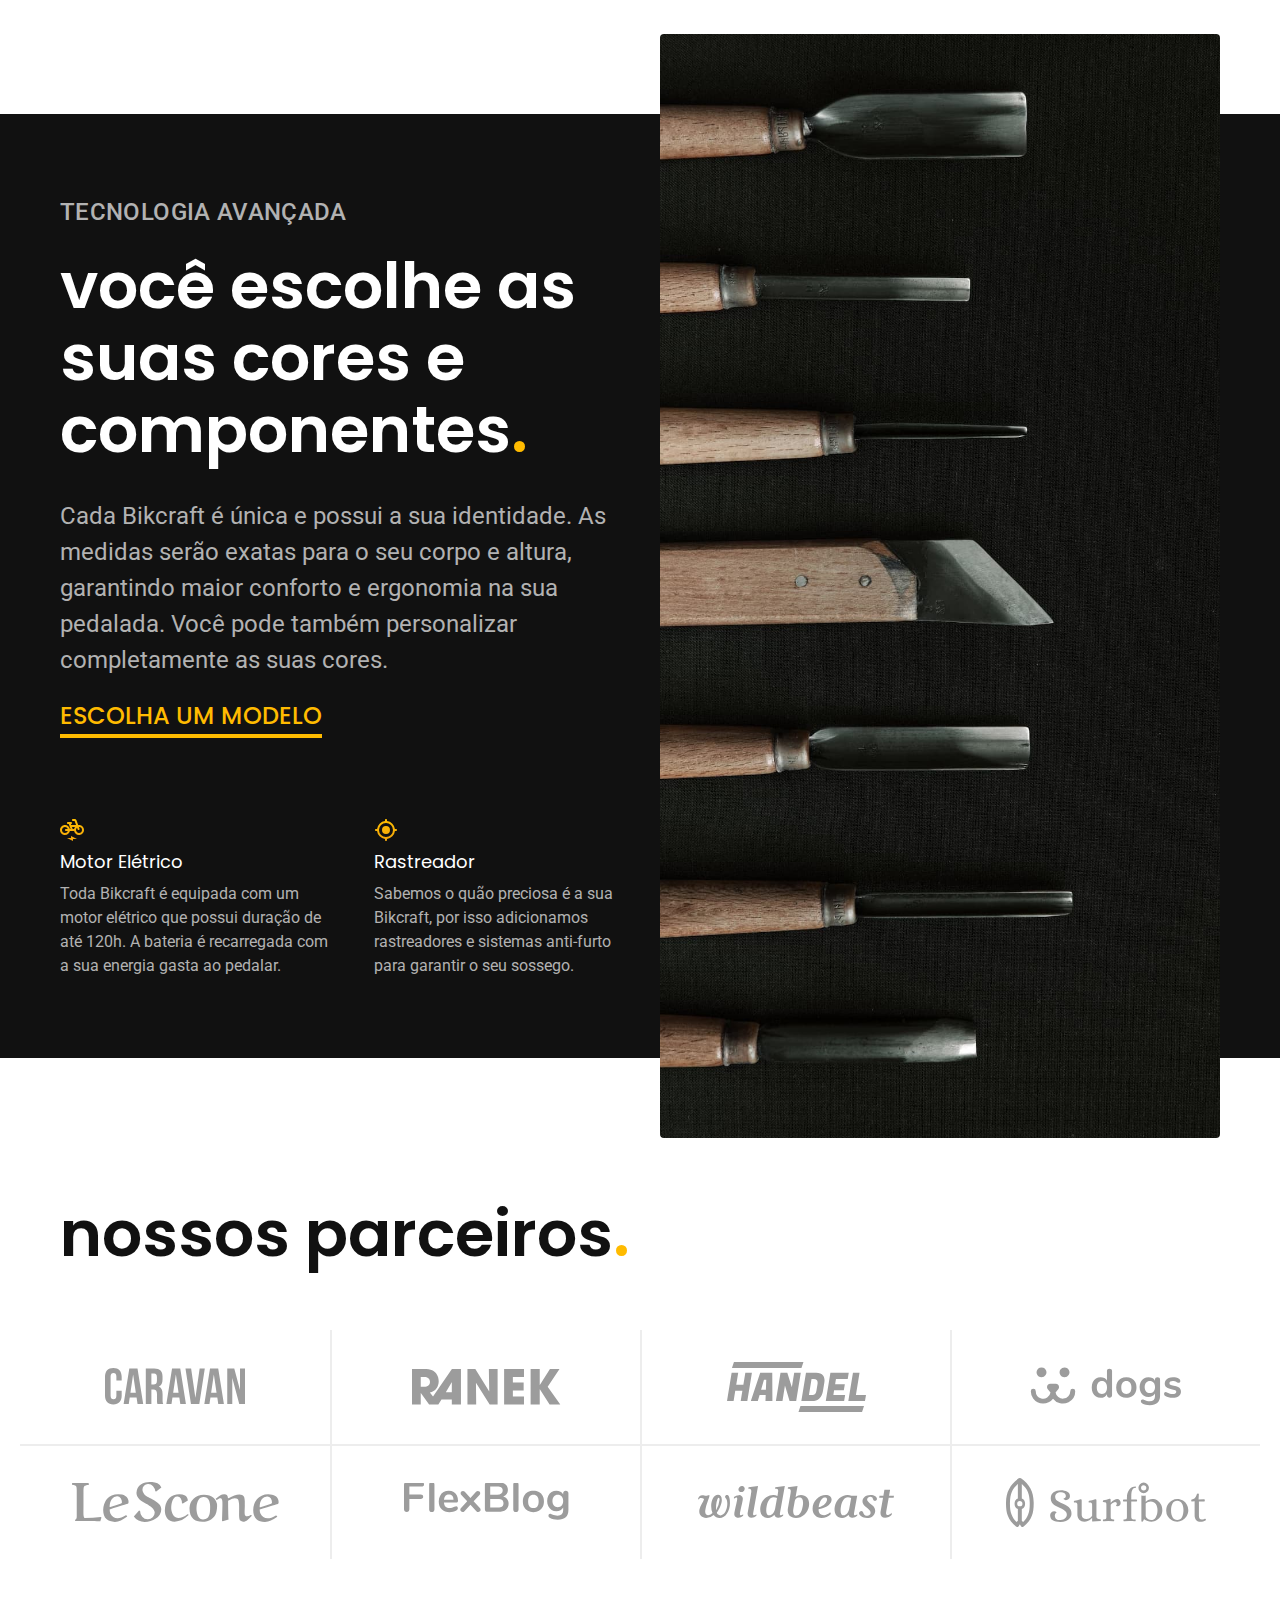
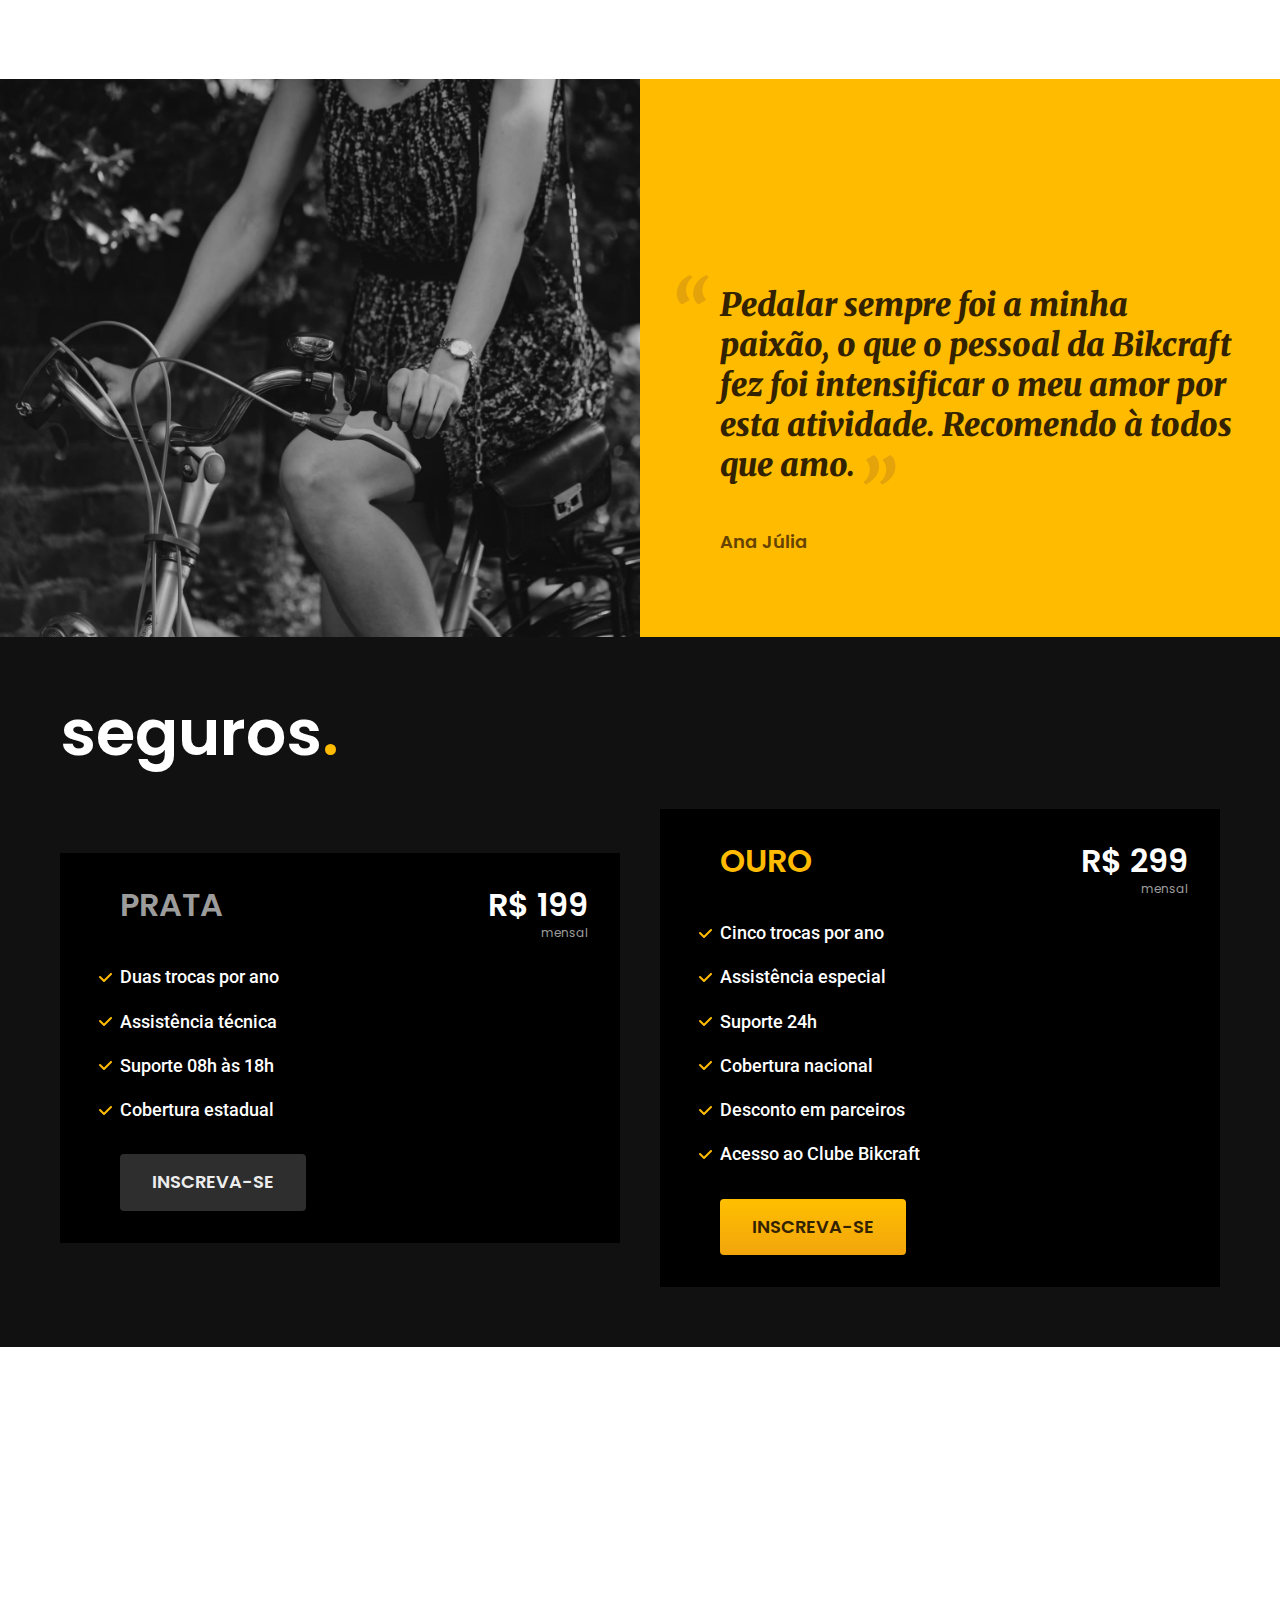
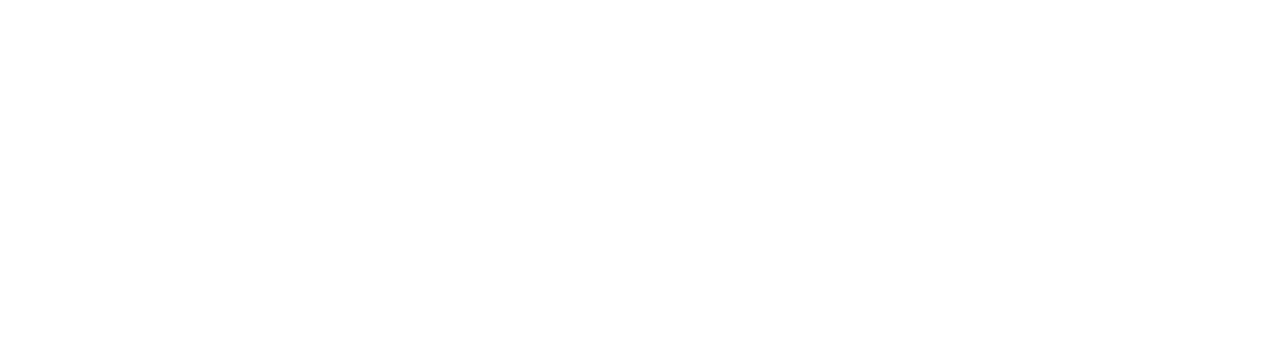
==== commit 5a52b6df: "adicionando seguros" ====
--- a/index.html
+++ b/index.html
@@ -120,6 +120,35 @@
     </div>
   </section>
 
+  <article class="seguros-bg">
+    <div class="seguros container">
+      <h2 class="font-1-xxl cor-0">seguros<span class="cor-p1">.</span></h2>
+      <div class="seguros-item">
+        <h3 class="font-1-xl cor-6">PRATA</h3>
+        <span class="font-1-xl cor-0">R$ 199 <span class="font-1-xs cor-6">mensal</span></span>
+        <ul class="font-2-m cor-0">
+          <li>Duas trocas por ano </li>
+          <li>Assistência técnica</li>
+          <li>Suporte 08h às 18h</li>
+          <li> Cobertura estadual</li>
+        </ul>
+        <a class="botao secundario" href="./orcamento.html">Inscreva-se</a>
+      </div>
+      <div class="seguros-item">
+        <h3 class="font-1-xl cor-p1">OURO</h3>
+        <span class="font-1-xl cor-0">R$ 299 <span class="font-1-xs cor-6">mensal</span></span>
+        <ul class="font-2-m cor-0">
+          <li>Cinco trocas por ano</li>
+          <li>Assistência especial</li>
+          <li>Suporte 24h</li>
+          <li>Cobertura nacional</li>
+          <li>Desconto em parceiros</li>
+          <li>Acesso ao Clube Bikcraft</li>
+        </ul>
+        <a class="botao" href="./orcamento.html">Inscreva-se</a>
+      </div>
+    </div>
+  </article>
 </body>
 
 </html>--- a/css/style.css
+++ b/css/style.css
@@ -15,3 +15,6 @@
 
 /* Bicicletas */
 @import "./bicicletas/bicicletas-listas.css";
+
+/* Bicicletas */
+@import "./seguros/seguros.css";
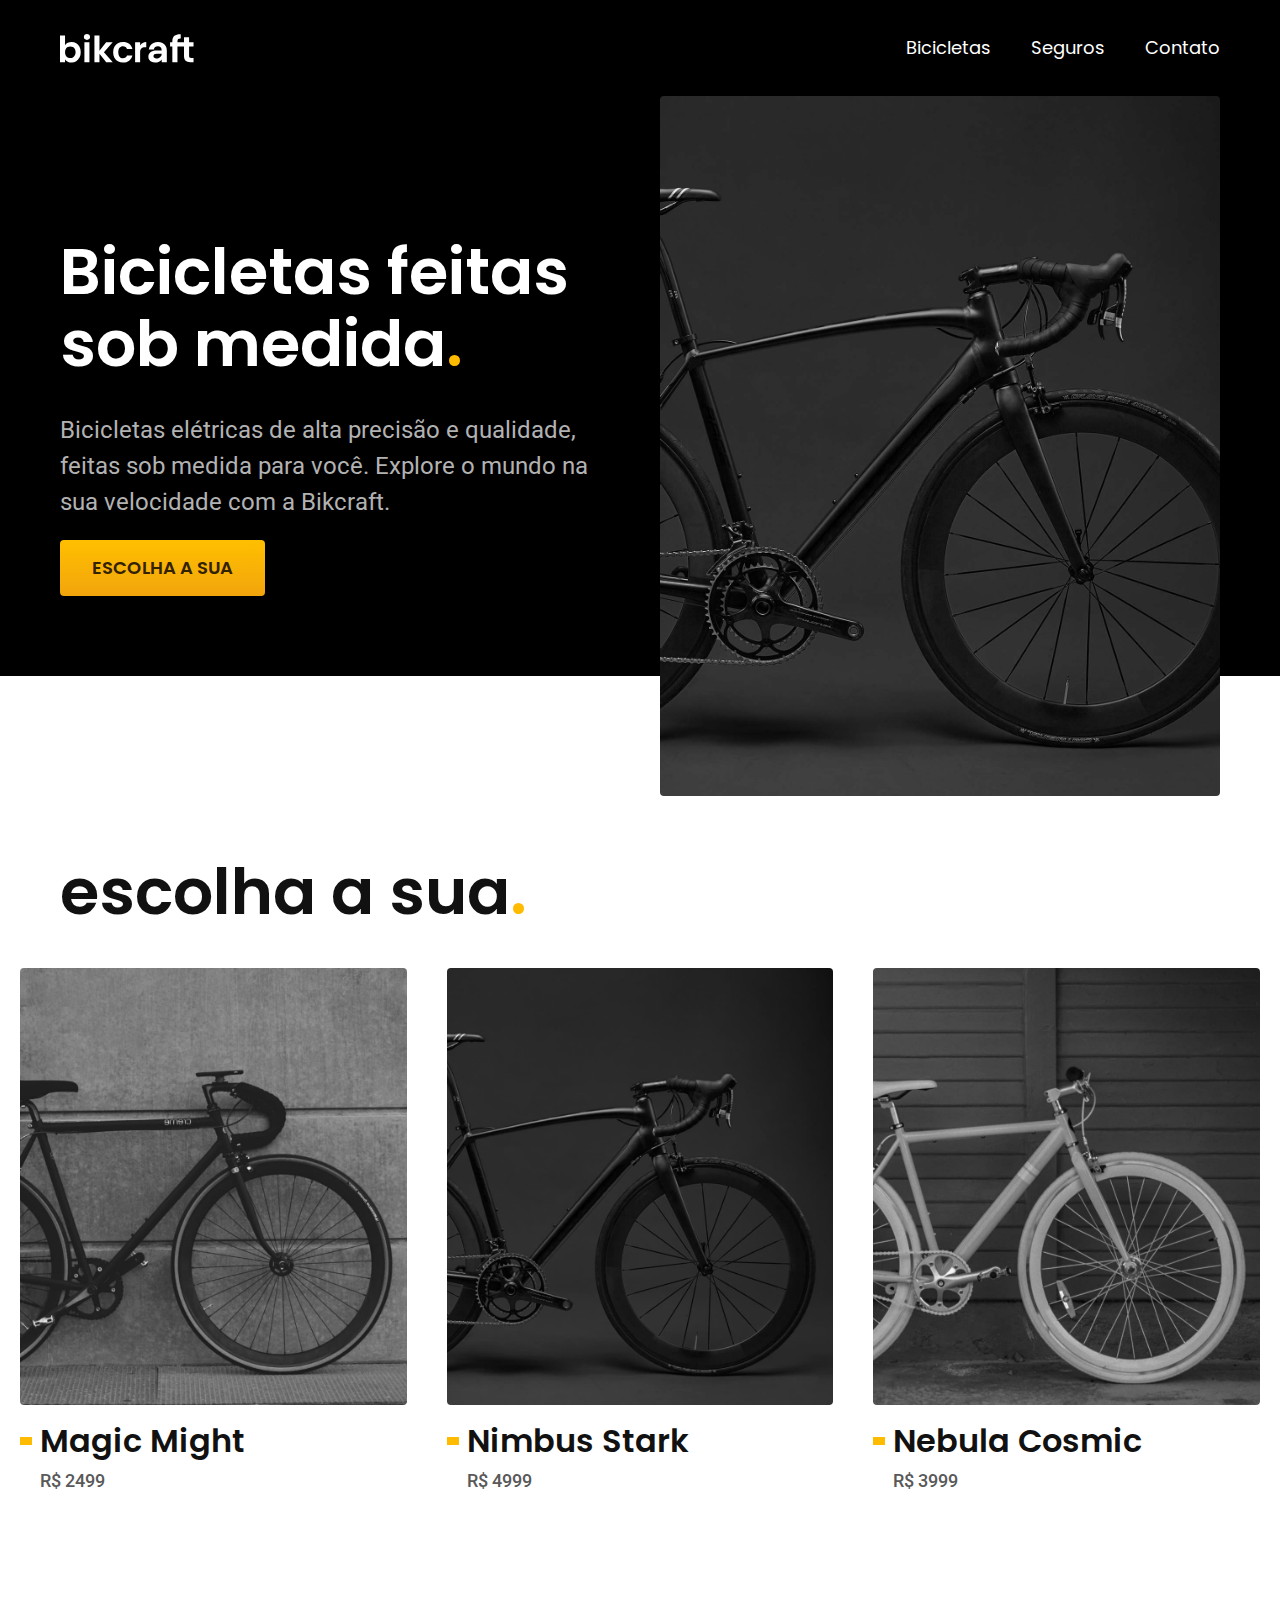
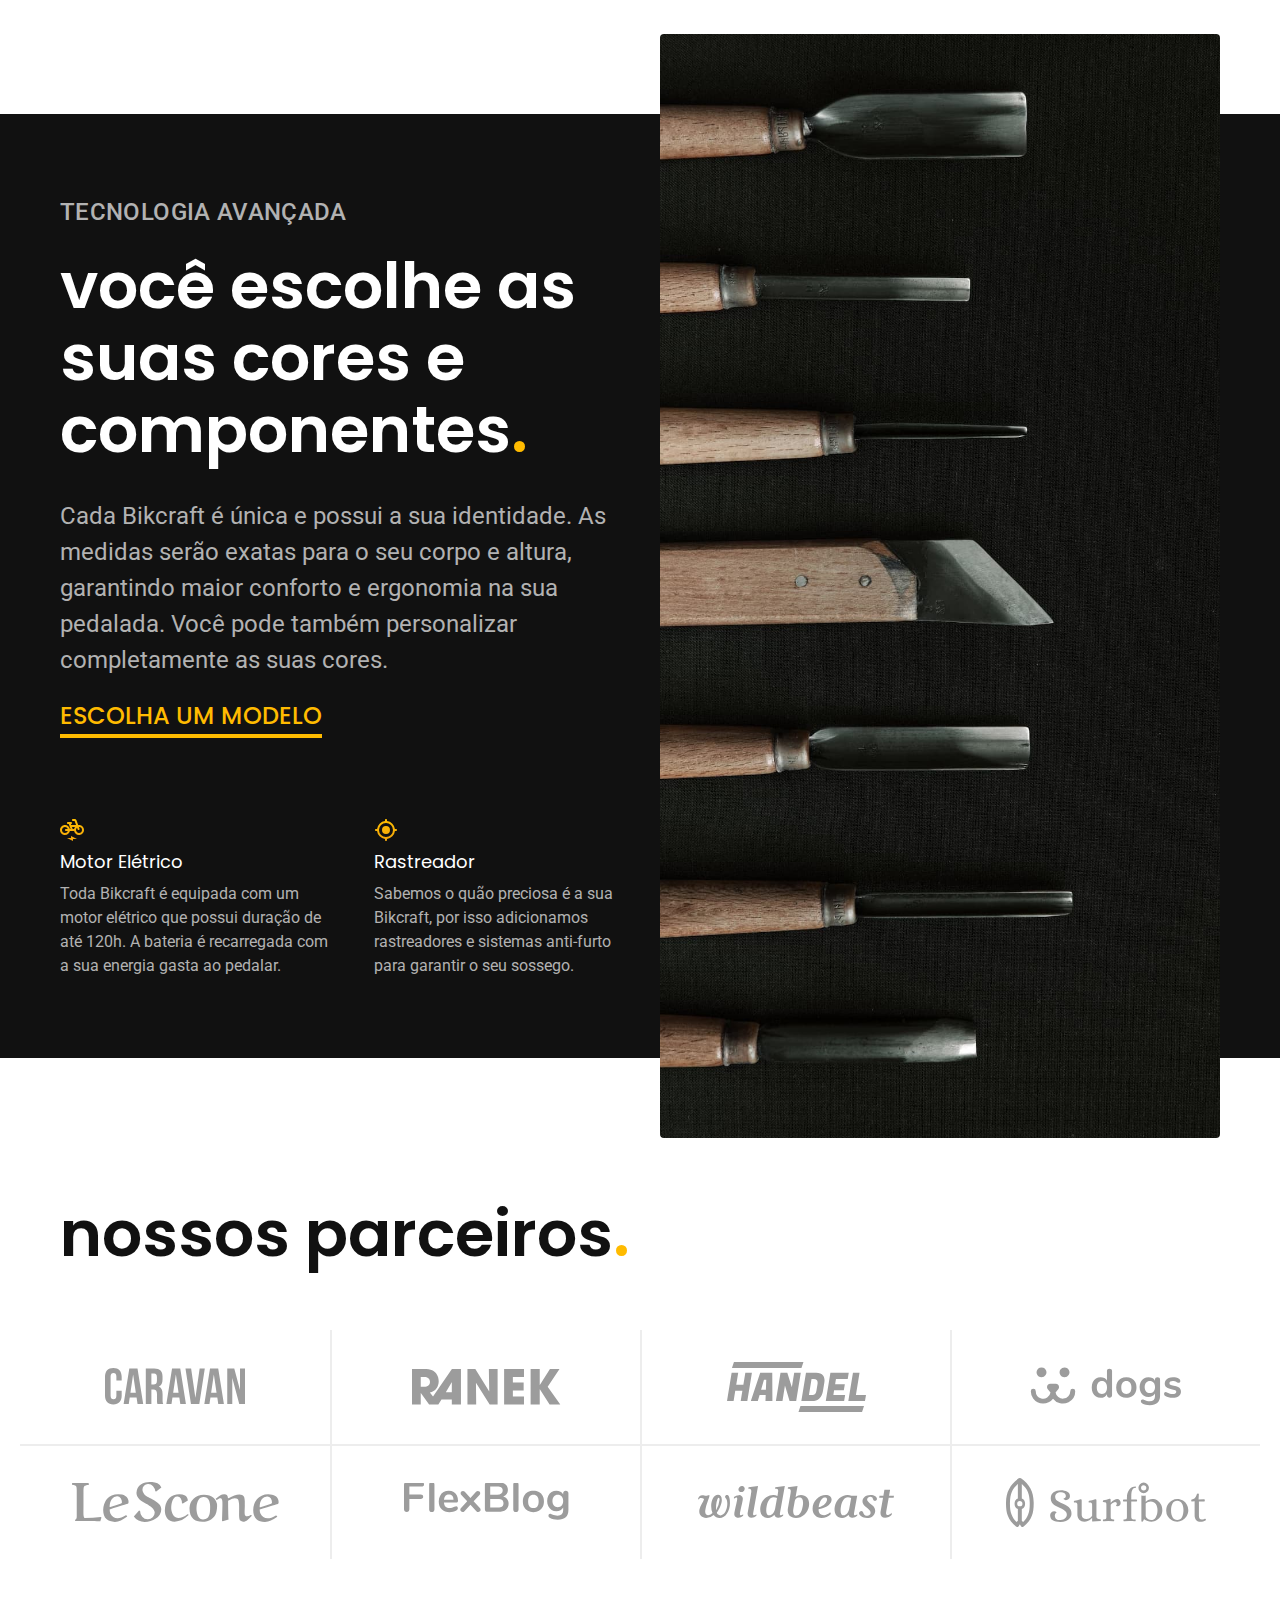
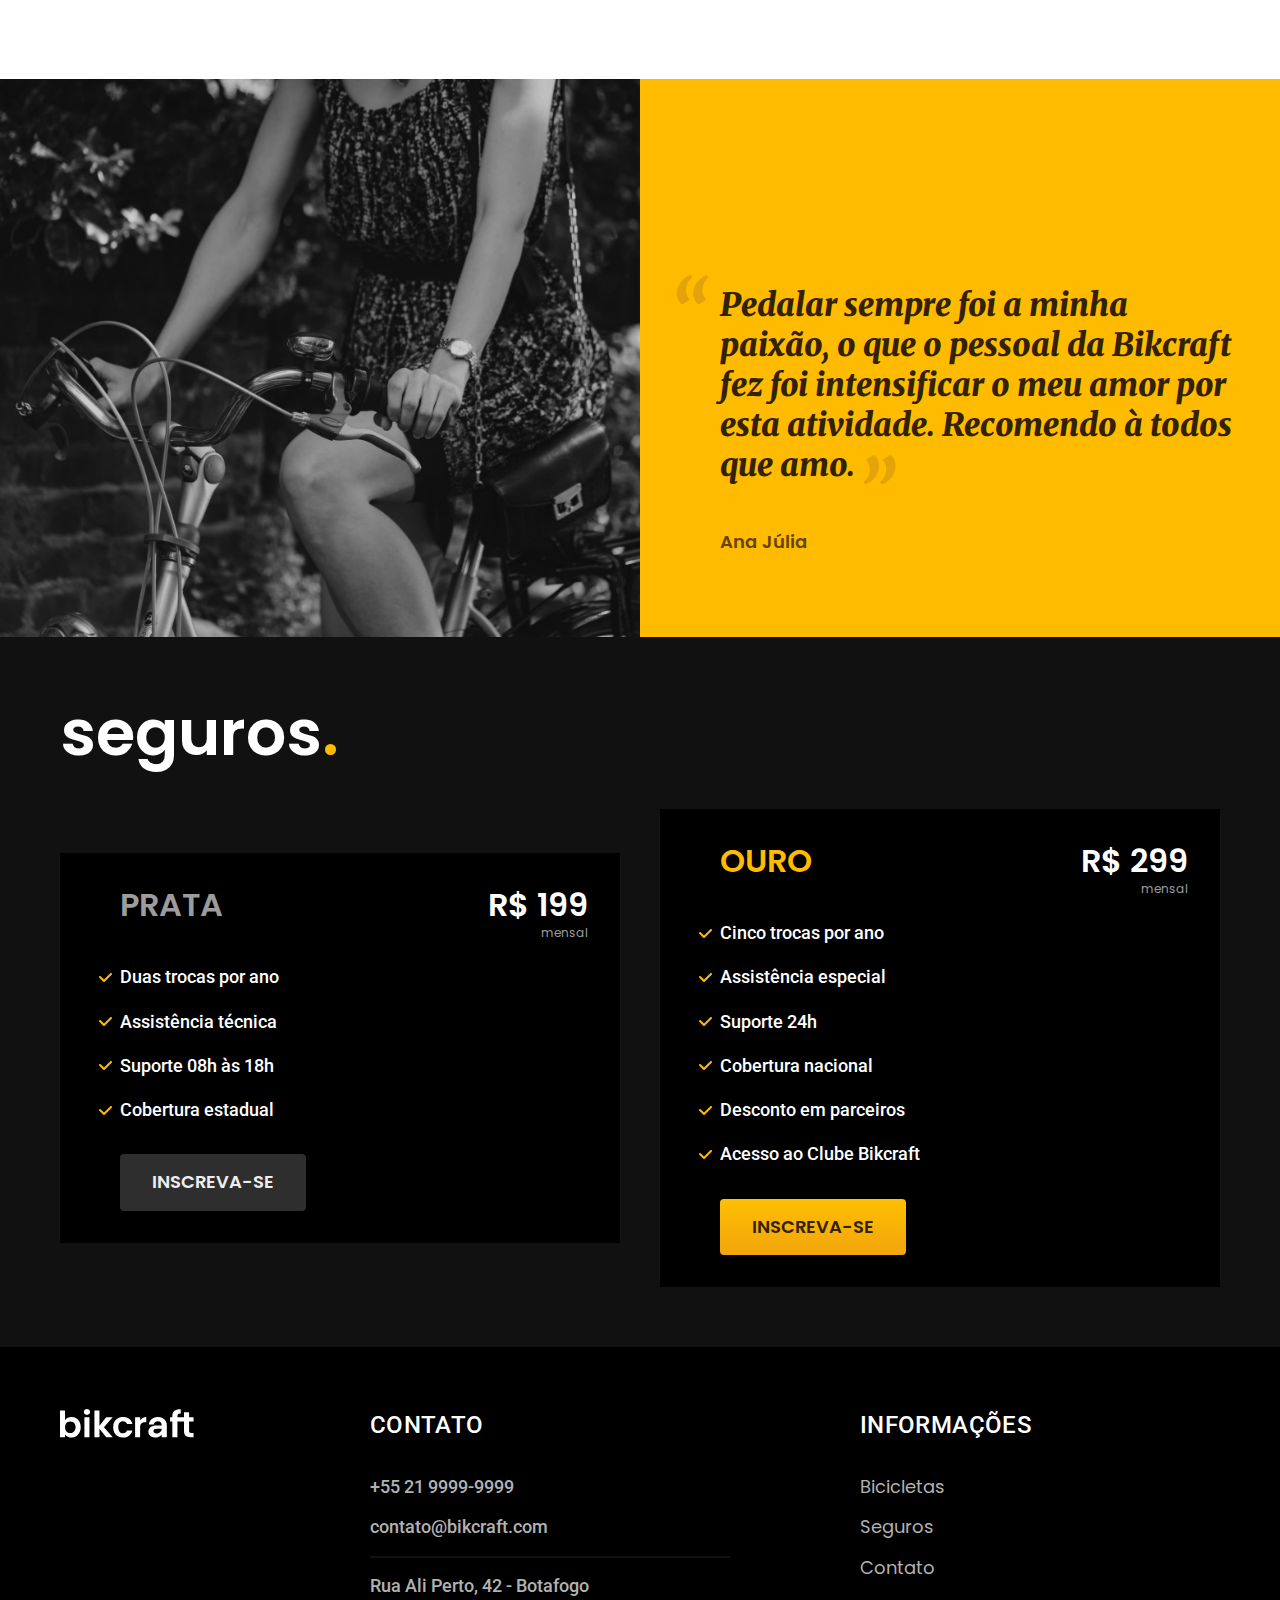
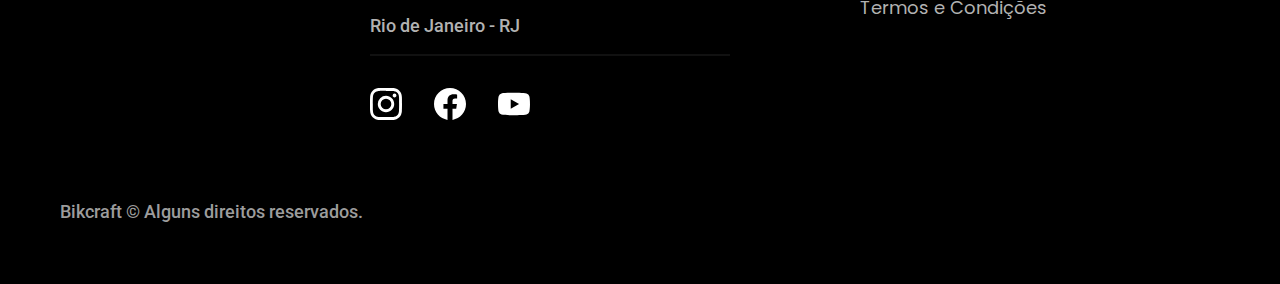
==== commit 4a2033c0: "adicionado footer" ====
--- a/index.html
+++ b/index.html
@@ -149,6 +149,44 @@
       </div>
     </div>
   </article>
+
+  <footer class="footer-bg">
+    <div class="footer container">
+      <img src="./img/bikcraft.svg" alt="Bikcraft">
+      <div class="footer-contato">
+        <h3 class="font-2-l-b cor-0">Contato</h3>
+        <ul class="font-2-m cor-5">
+          <li><a href="tel:+552199999999">+55 21 9999-9999</a></li>
+          <li><a href="mailto:contato@bikcraft.com">contato@bikcraft.com</a></li>
+          <li>Rua Ali Perto, 42 - Botafogo</li>
+          <li>Rio de Janeiro - RJ</li>
+        </ul>
+        <div class="footer-redes">
+          <a href="./">
+            <img src="./img/redes/instagram.svg" alt="Instagram">
+          </a>
+          <a href="./">
+            <img src="./img/redes/facebook.svg" alt="Facebook">
+          </a>
+          <a href="./">
+            <img src="./img/redes/youtube.svg" alt="Youtube">
+          </a>
+        </div>
+      </div>
+      <div class="footer-informacoes">
+        <h3 class="font-2-l-b cor-0">Informações</h3>
+        <nav>
+          <ul class="font-1-m cor-5">
+            <li><a href="./bicicletas.html">Bicicletas</a></li>
+            <li><a href="./seguros.html">Seguros</a></li>
+            <li><a href="./contatos.html">Contato</a></li>
+            <li><a href="./termos.html">Termos e Condições</a></li>
+          </ul>
+        </nav>
+      </div>
+      <p class="footer-copy font-2-m cor-6">Bikcraft © Alguns direitos reservados.</p>
+    </div>
+  </footer>
 </body>
 
 </html>--- a/css/style.css
+++ b/css/style.css
@@ -3,6 +3,7 @@
 @import "./utilidades/cores.css";
 
 @import "./global/header.css";
+@import "./global/footer.css";
 
 /* Utilidades */
 @import "./utilidades/componentes.css";
